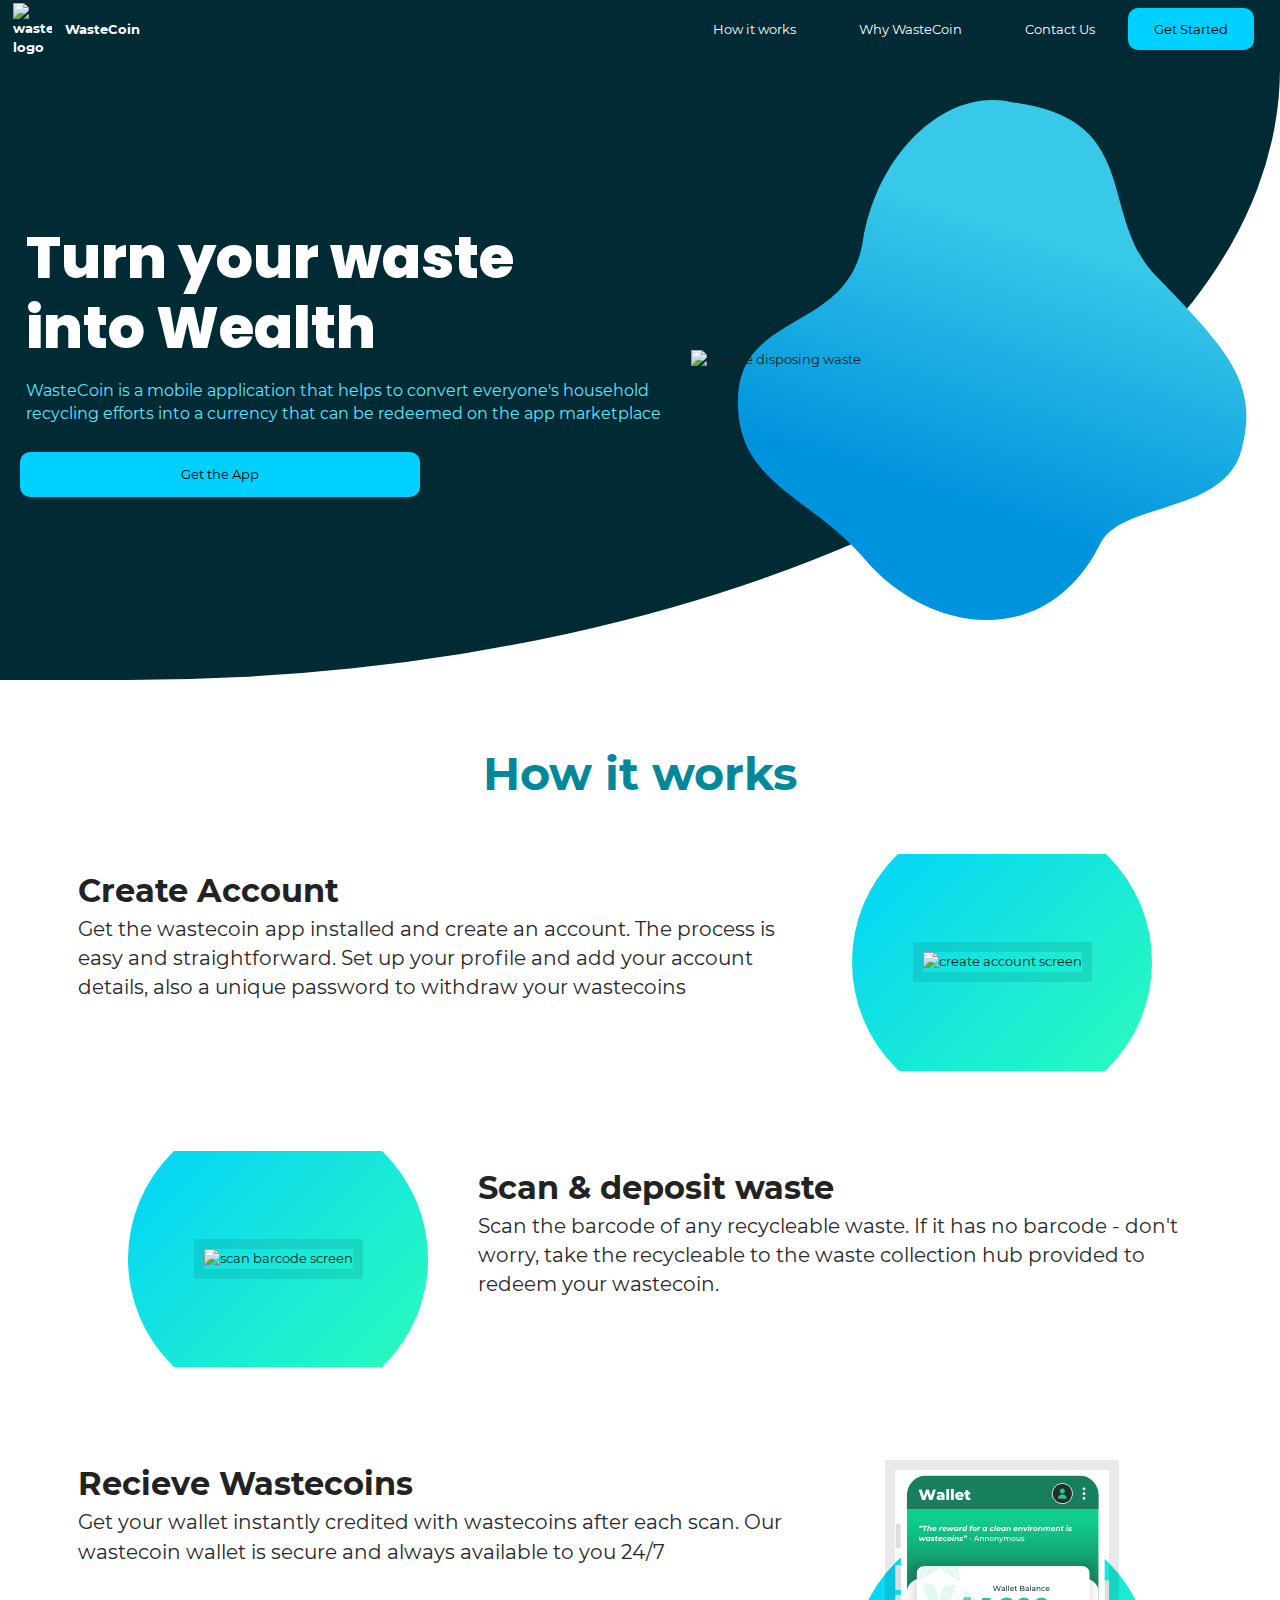
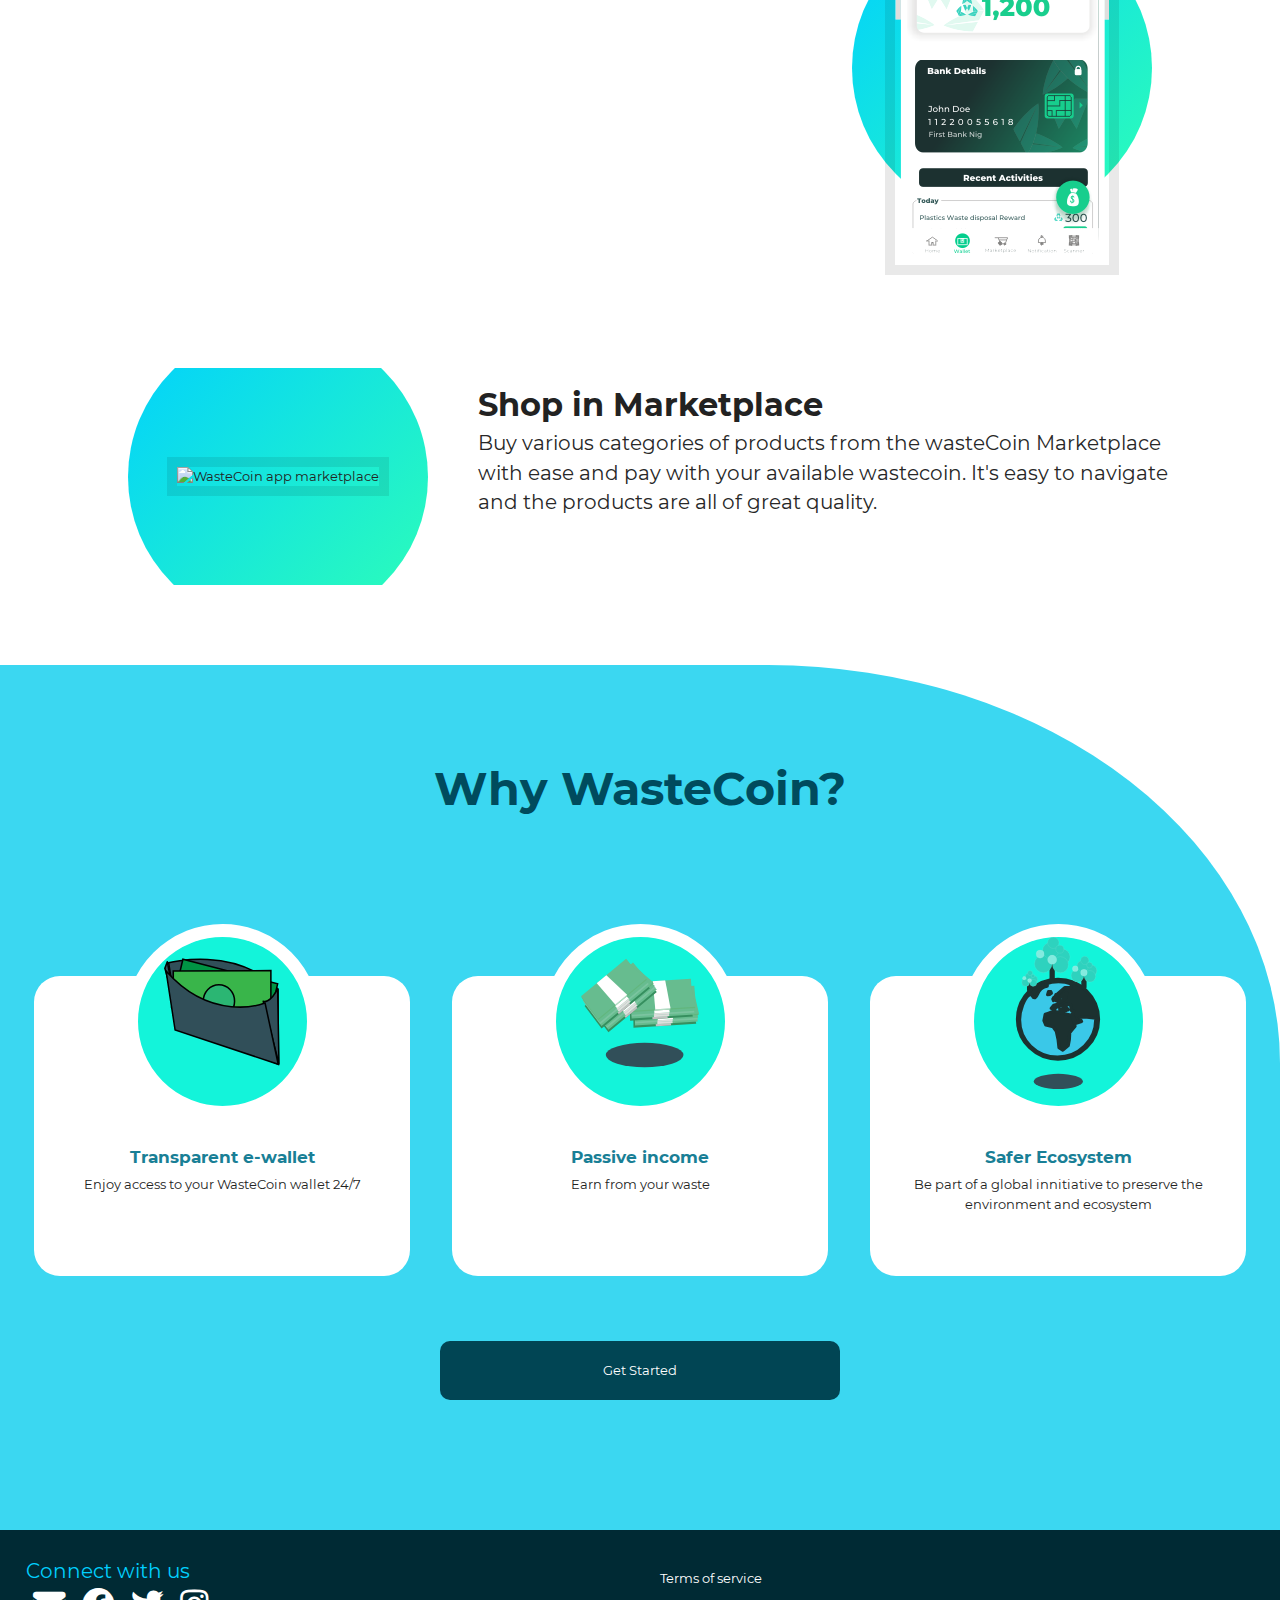
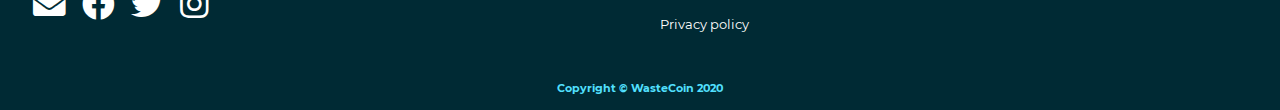
==== public/index.html @ 06b4940d "fix accessibility, assests, fonts" ====
<!DOCTYPE html>
<html lang="en">

<head>
  <meta charset="UTF-8">
  <meta name="viewport" content="width=device-width, initial-scale=1.0">
  <meta name="description"
    content="Waste collection and recovery app where you get rewarded for proper waste disposal developed by WasteCoin Nigeria" />
  <title>WasteCoin</title>
  <meta name="apple-mobile-web-app-capable" content="yes">
  <meta name="apple-mobile-web-app-status-bar-style" content="#000d10">
  <meta name="apple-mobile-web-app-title" content="WasteCoin Nigeria website">
  <meta name="theme-color" content="#000d10" />
  <link rel="apple-touch-icon" sizes="57x57" href="./icons/apple-icon-57x57.png">
  <link rel="apple-touch-icon" sizes="60x60" href="./icons/apple-icon-60x60.png">
  <link rel="apple-touch-icon" sizes="72x72" href="./icons/apple-icon-72x72.png">
  <link rel="apple-touch-icon" sizes="76x76" href="./icons/apple-icon-76x76.png">
  <link rel="apple-touch-icon" sizes="114x114" href="./icons/apple-icon-114x114.png">
  <link rel="apple-touch-icon" sizes="120x120" href="./icons/apple-icon-120x120.png">
  <link rel="apple-touch-icon" sizes="144x144" href="./icons/apple-icon-144x144.png">
  <link rel="apple-touch-icon" sizes="152x152" href="./icons/apple-icon-152x152.png">
  <link rel="apple-touch-icon" sizes="180x180" href="./icons/apple-icon-180x180.png">
  <link rel="icon" type="image/png" sizes="192x192" href="./icons/android-icon-192x192.png">
  <link rel="icon" type="image/png" sizes="32x32" href="./icons/favicon-32x32.png">
  <link rel="icon" type="image/png" sizes="96x96" href="./icons/favicon-96x96.png">
  <link rel="icon" type="image/png" sizes="16x16" href="./icons/favicon-16x16.png">
  <link rel="shortcut icon" href="./favicon.ico" type="image/x-icon">
  <link rel="manifest" href="./manifest.webmanifest">
  <meta name="msapplication-TileColor" content="#000d10">
  <meta name="msapplication-TileImage" content="./icons/ms-icon-144x144.png">
  <link rel="shortcut icon" href="./favicon.ico" type="image/x-icon">
  <link rel="stylesheet" href="css/animate.css">
  <!-- <link rel="preload" href="css/animate.css" as="style"> -->
  <!-- <link
    rel="stylesheet"
    href="https://cdnjs.cloudflare.com/ajax/libs/animate.css/4.0.0/animate.compat.css"
  /> -->
  <link rel="stylesheet" href="./css/style.css">
  <!-- <link rel="preload" href="./css/style.css" as="style"> -->
  <link rel="preload" href="fonts/Poppins-ExtraBold.woff" as="font" type="font/woff2" crossorigin="anonymous">
  <link rel="preload" href="fonts/Montserrat-Regular.woff" as="font" type="font/woff2" crossorigin="anonymous">
  <link rel="preload" href="fonts/Montserrat-Bold.woff" as="font" type="font/woff2" crossorigin="anonymous">
  <link rel="preload" href="fonts/Poppins-ExtraBold.woff2" as="font" type="font/woff2" crossorigin="anonymous">
  <link rel="preload" href="fonts/Montserrat-Regular.woff2" as="font" type="font/woff2" crossorigin="anonymous">
  <link rel="preload" href="fonts/Montserrat-Bold.woff2" as="font" type="font/woff2" crossorigin="anonymous">

  <style>
    /*! GRAB FONT FAST 
 * Font Awesome Free 5.14.0 by @fontawesome - https://fontawesome.com
 * License - https://fontawesome.com/license/free (Icons: CC BY 4.0, Fonts: SIL OFL 1.1, Code: MIT License)
 */
    .fa,
    .fas,
    .far,
    .fal,
    .fad,
    .fab {
      -moz-osx-font-smoothing: grayscale;
      -webkit-font-smoothing: antialiased;
      display: inline-block;
      font-style: normal;
      font-variant: normal;
      text-rendering: auto;
      line-height: 1;
    }

    .fa-instagram:before {
      content: "\f16d";
    }

    .fa-facebook:before {
      content: "\f09a";
    }

    .fa-twitter:before {
      content: "\f099";
    }

    .fa-linkedin:before {
      content: "\f08c";
    }

    .fa-envelope:before {
      content: "\f0e0";
    }

    .fa-bars:before {
      content: "\f0c9";
    }

    .fa-times:before {
      content: "\f00d";
    }

    @font-face {
      font-family: 'Font Awesome 5 Brands';
      font-style: normal;
      font-weight: 400;
      font-display: block;
      src: url("./webfonts/fa-brands-400.eot");
      src: url("./webfonts/fa-brands-400.eot?#iefix") format("embedded-opentype"), url("./webfonts/fa-brands-400.woff2") format("woff2"), url("./webfonts/fa-brands-400.woff") format("woff"), url("./webfonts/fa-brands-400.ttf") format("truetype"), url("./webfonts/fa-brands-400.svg#fontawesome") format("svg");
    }

    .fab {
      font-family: 'Font Awesome 5 Brands';
      font-weight: 400;
    }

    @font-face {
      font-family: 'Font Awesome 5 Free';
      font-style: normal;
      font-weight: 400;
      font-display: block;
      src: url("./webfonts/fa-regular-400.eot");
      src: url("./webfonts/fa-regular-400.eot?#iefix") format("embedded-opentype"), url("./webfonts/fa-regular-400.woff2") format("woff2"), url("./webfonts/fa-regular-400.woff") format("woff"), url("./webfonts/fa-regular-400.ttf") format("truetype"), url("./webfonts/fa-regular-400.svg#fontawesome") format("svg");
    }

    @font-face {
      font-family: 'Font Awesome 5 Free';
      font-style: normal;
      font-weight: 900;
      font-display: block;
      src: url("./webfonts/fa-solid-900.eot");
      src: url("./webfonts/fa-solid-900.eot?#iefix") format("embedded-opentype"), url("./webfonts/fa-solid-900.woff2") format("woff2"), url("./webfonts/fa-solid-900.woff") format("woff"), url("./webfonts/fa-solid-900.ttf") format("truetype"), url("./webfonts/fa-solid-900.svg#fontawesome") format("svg");
    }

    .fa,
    .fas {
      font-family: 'Font Awesome 5 Free';
      font-weight: 900;
    }
  </style>
</head>


<body>
  <nav class="nav nav-style-dark">
    <div class="logo-section">
      <div class="logo bounceInUp">
        <a href="./index.html" tabindex="0" title="WasteCoin Home page"> <img src="./img/logo.svg" alt="wastecoin logo">
          <p>WasteCoin</p>
        </a>
      </div>
      <div class="menu-icon" tabindex="0" title="menu toggle">
        <span id="icon" class="fa fa-bars"></span>
      </div>
    </div>
    <div class="menu-items-section">
      <a href="#how-it-works" title="How it works">How it works</a>
      <a href="#why-wasteCoin" title="Why wastecoin">Why WasteCoin</a>
      <a href="#contact" title="contact us">Contact Us</a>
      <a href="./get-app.html" class="get-app-btn" title="get the app">Get Started</a>
    </div>
  </nav>

  <main class="main">
    <div id="home"></div>
    <section class="section" id="banner">
      <div class="banner-text-img-section">
        <div class="banner-text" id="what-is-wasteCoin">
          <h1>Turn your waste <br> into Wealth</h1>
          <p>WasteCoin is a mobile application that helps to convert everyone's household recycling efforts into a
            currency that can be redeemed on the app marketplace</p>
          <a href="./get-app.html" title="get the app">Get the App</a>
        </div>
        <div class="banner-bg">
          <svg xmlns="http://www.w3.org/2000/svg" xml:space="preserve" width="9.8558in" height="10.0793in"
            style="shape-rendering:geometricPrecision; text-rendering:geometricPrecision; image-rendering:optimizeQuality; fill-rule:evenodd; clip-rule:evenodd"
            viewBox="0 0 0.435319 0.445189" xmlns:xlink="http://www.w3.org/1999/xlink">
            <defs>
              <style>
                .fila {
                  fill: url(#id0)
                }
              </style>
              <linearGradient id="id0" gradientUnits="userSpaceOnUse" x1="0.185421" y1="0.344052" x2="0.257787"
                y2="0.116775">
                <stop offset="0" style="stop-color:#0093DD" />
                <stop offset="1" style="stop-color:#38C8E8" />
              </linearGradient>
            </defs>
            <g id="Layer_x0020_1">
              <metadata id="CorelCorpID_0Corel-Layer" />
              <path class="fila"
                d="M0.234429 0.00188622c-0.0553065,-0.0129373 -0.115004,0.0420127 -0.127522,0.119298 -0.0125173,0.0772855 -0.104028,0.0595724 -0.106838,0.133441 -0.00281063,0.0738689 0.0616602,0.0834145 0.108537,0.138513 0.0548191,0.0644334 0.155524,0.0787391 0.201453,-0.0131197 0.018333,-0.0366664 0.106031,-0.0249528 0.120961,-0.0801852 0.0149294,-0.0552324 -0.00892349,-0.0833342 -0.0728427,-0.14885 -0.0508491,-0.0521189 -0.0105779,-0.135255 -0.123748,-0.149098z" />
            </g>
          </svg>
          <img src="./img/bg-illustration.webp" alt="people disposing waste"></div>
      </div>
      <style>
       
      </style>
    </section>
    <!-- HOW IT WORKS SECTION STARTS -->
    <div id="how-it-works"></div>
    <h2 class="heading wow fadeInUp">How it works</h2>
    <section class="section" id="how-it-works-section">
      <div class="steps-section wow fadeInLeft">
        <div class="step-wrapper step1">
          <h3>Create Account</h3>
          <p class="step-desc">Get the wastecoin app installed and create an account. The process is easy and straightforward. Set up your profile and add your account details, also a unique password to withdraw your wastecoins</p>
        </div>
      </div>
      <div class="device-section wow fadeInLeft">
        <img src="./img/photo5.png" alt="create account screen">
        <div class="device-bg"></div>
      </div>
    </section>

    <section class="section" id="how-it-works-section2">
      <div class="device-section wow fadeInRight">
        <img src="./img/photo3.png" alt="scan barcode screen">
        <div class="device-bg"></div>
      </div>
      <div class="steps-section wow fadeInRight">
        <div class="step-wrapper step1">
          <h3>Scan & deposit waste</h3>
          <p class="step-desc">Scan the barcode of any recycleable waste. If it has no barcode - don't worry, take the recycleable to the waste collection hub provided to redeem your wastecoin.</p>
        </div>
      </div>
    </section>
    
    <section class="section" id="how-it-works-section3">
      <div class="steps-section wow fadeInLeft">
        <div class="step-wrapper step1">
          <h3>Recieve Wastecoins</h3>
          <p class="step-desc">Get your wallet instantly credited with wastecoins after each scan. Our wastecoin wallet is secure and always available to you 24/7</p>
        </div>
      </div>
      <div class="device-section wow fadeInLeft">
        <img src="./img/photo1.png" alt="Credited wastecoin wallet">
        <div class="device-bg"></div>
      </div>
    </section>

    <section class="section" id="how-it-works-section4">
      <div class="device-section wow fadeInRight">
        <img src="./img/photo2.png" alt="WasteCoin app marketplace">
        <div class="device-bg"></div>
      </div>
      <div class="steps-section wow fadeInRight">
        <div class="step-wrapper step1">
          <h3>Shop in Marketplace</h3>
          <p class="step-desc">Buy various categories of products from the wasteCoin Marketplace with ease and pay with your available wastecoin. It's easy to navigate and the products are all of great quality.</p>
        </div>
      </div>
    </section>

    <!-- HOW IT WORKS SECTION ENDS -->
    <!-- WHY WASTECOIN SECTION STARTS -->
    <div id="why-wasteCoin"></div>
    <section class="section" id="why-wastecoin-section">
      <div class="section-content why-wastecoin">
        <h2 class="heading  wow fadeInUp">Why WasteCoin?</h2>
        <div class="content-wrapper">
          <div class="content wow fadeInUp">
            <div class="icon-wrapper"><img src="./img/wallet.svg" alt=""></div>
            <h3 class="step-title">Transparent e-wallet</h3>
            <p>Enjoy access to your WasteCoin wallet 24/7</p>
          </div>
          <div class="content  wow fadeInUp" data-wow-delay = "0.3s">
            <div class="icon-wrapper"><img src="./img/money.SVG" alt=""></div>
            <h3 class="step-title">Passive income</h3>
            <p>Earn from your waste</p>
          </div>
          <div class="content  wow fadeInUp"  data-wow-delay = "0.6s">
            <div class="icon-wrapper"><img src="./img/world.SVG" alt=""></div>
            <h3 class="step-title">Safer Ecosystem</h3>
            <p>Be part of a global innitiative to preserve the environment and ecosystem</p>
          </div>
        </div>
        <a href="./get-app.html" class="wow fadeInUp get-app-btn" data-wow-delay = "0.5s" title="get started">Get Started</a>
      </div>

    </section>
    <!-- WHY WASTECOIN SECTION ENDS -->
  </main>
  <footer class="footer">
    <div class="footer-content-wrapper" id="contact">
      <div class="footer-content">
        <div class="contact">
          <header class="footer-header">Connect with us</header>
          <p class="social-media">
            <a href="mailto:info@wastecoin.co" rel="noreferrer" target="_blank" title="send us an email"
              class="email"><span class="fas fa-envelope"></span></a>
            <a href="https://www.facebook.com/wastecoins" target="_blank" rel="noreferrer"
              title="contact us on facebook"><span class="fab fa-facebook facebook"></span></a>
            <a href="https://www.twitter.com/wastecoins" target="_blank" rel="noreferrer"
              title="contact us on twitter"><span class="fab fa-twitter twitter"></span></a>
            <a href="https://www.instagram.com/wastecoins" target="_blank" rel="noreferrer"
              title="contact us on instagram"><span class="fab fa-instagram"></span></a>
          </p>
        </div>
        <div class="others">
          <a href="terms-of-service.html" title="Terms of service">Terms of service</a>
          <a href="privacy-policy.html" title="Privacy policy">Privacy policy</a>
        </div>
      </div>
      <small class="copyright"> Copyright &copy; WasteCoin 2020</small>
    </div>
  </footer>
  <script src="./js/wow.min.js"></script>
  <script>
    new WOW().init();
    window.addEventListener('load', () => {
      //register service worker
      if ("serviceWorker" in navigator) {
        navigator.serviceWorker.register('./sw.js')
          .then((reg) => {
            console.log('Service worker registered.', reg, reg.scope);
          });
      }
    })
  </script>
  <script src="./js/main.js" defer></script>


</body>

</html>
---- public/css/style.css ----
@font-face {
  font-family: "Montserrat";
  src: url("./../fonts/Montserrat-Bold.eot"); 
  src: url("./../fonts/Montserrat-Bold.eot?#iefix") format("embedded-opentype"), 
    url("./../fonts/Montserrat-Bold.woff") format("woff"), 
    url("./../fonts/Montserrat-Bold.woff2") format("woff2");
  font-weight: 700;
  font-style: normal;
  font-display: swap;
}

@font-face {
  font-family: "Montserrat";
  src: url("./../fonts/Montserrat-Regular.eot"); /* IE9 Compat Modes */
  src: url("./../fonts/Montserrat-Regular.eot?#iefix") format("embedded-opentype"), /* IE6-IE8 */
    url("./../fonts/Montserrat-Regular.woff") format("woff"), /* Modern Browsers */
    url("./../fonts/Montserrat-Regular.woff2") format("woff2"); /* Modern Browsers */
  font-weight: 400;
  font-style: normal;
  font-display: swap;
}

font-face {
  font-family: "Poppins";
  src: url("./../fonts/Poppins-Regular.eot"); /* IE9 Compat Modes */
  src: url("./../fonts/Poppins-Regular.eot?#iefix") format("embedded-opentype"), /* IE6-IE8 */
    url("./../fonts/Poppins-Regular.woff") format("woff"), /* Modern Browsers */
    url("./../fonts/Poppins-Regular.woff2") format("woff2"); /* Modern Browsers */
  font-weight: 400;
  font-style: normal;
  font-display: swap;
}

@font-face {
  font-family: "Poppins-bold";
  src: url("./../fonts/Poppins-ExtraBold.eot"); 
  src: url("./../fonts/Poppins-ExtraBold.eot?#iefix") format("embedded-opentype"), 
    url("./../fonts/Poppins-ExtraBold.woff") format("woff"),
    url("./../fonts/Poppins-ExtraBold.woff2") format("woff2");
  font-weight: 800;
  font-style: normal;
  font-display: swap;
}

/* RESET  */
*,
html,
body,
::after,
::before {
  padding: 0;
  margin: 0;
  box-sizing: border-box;
}

html {
  font-size: 13px;
  font-family: 'Montserrat', sans-serif;
  font-weight: 500;
  color: #222;
  line-height: 1.5;
  /* width: 100vw; */
  overflow-x: hidden;
  scroll-behavior: smooth;
}

body {
  /* width: 100vw; */
  overflow: hidden;
  position: relative;
}

.main {
  width: 100%;
  overflow: hidden;
}

#how-it-works {
  margin-bottom: 60px;
  margin-top: -12em;
}

.nav {
  width: 100%;
  height: 60px;
  position: fixed;
  top: 0;
  left: 0;
  padding: 1em 2em 1em 1em;
  display: flex;
  justify-content: space-between;
  align-items: center;
  overflow: hidden;
  transition: all 0.3s linear;
  z-index: 1000;
}

.nav-style-light {
  background-color: #fff;
  box-shadow: 10px 0 20px #59595964;
}

.nav-style-light a {
  color: #222 !important;
}

.nav-style-light .logo-section {
  color: #01586c;
}

.nav-style-dark {
  background-color: #002a34;
  color: #fff;
}

.nav-style-dark a {
  color: #fff !important;
}

.logo-section {
  display: flex;
  justify-content: space-between;
  color: #13f4da;
  font-weight: bold;
  align-items: center;
}

.logo {
  display: flex;
  align-items: center;
}

.logo img {
  margin-right: 1em;
  width: 3em;
}

.logo a{
  display: flex;
  justify-content: center;
  align-items: center;
  text-decoration: none;
}

.menu-icon {
  display: none;
  cursor: pointer;
  font-size: 1.5em;
}

.menu-items-section a {
  text-decoration: none;
  color: #fff;
  margin: 0 30px;
  position: relative;
  cursor: pointer;
}

.menu-items-section a:hover {
  color: #00abd2 !important;
}

.menu-items-section .get-app-btn,
#why-wastecoin-section a,
.banner-text a {
  padding: 1em 2em;
  border-radius: 10px;
  border: none;
  color: #000 !important;
  margin: 0 0 0 2em;
  background-color: #00d0ff;
  cursor: pointer;
  transition: all 0.3s ease;
  text-decoration: none;
  text-align: center;
  /* font-weight: 600; */
}

.menu-items-section .get-app-btn{
  margin-left: 0;
}


#why-wastecoin-section a {
  background-color: #014554;
  color: #fff !important;
  margin: 5em auto;
  display: block;
  width: 30%;
  padding: 1.5em;
}

.logo a:focus,.menu-icon:focus,.menu-items-section a:focus,.banner-text a:focus,
#why-wastecoin-section a:focus,#why-wastecoin-section a:focus,.footer-content>div a:focus {
  outline: 2px dashed #2effb6;
  outline-offset: 5px;
}

.menu-items-section .get-app-btn:hover,
.banner-text a:hover,#why-wastecoin-section a:hover {
  background-color: #2effb6;
  color: #000 !important;

}

#why-wastecoin-section a:hover {
  background-color: #001e24;
  color: #fff !important;
}
#why-wastecoin-section a:focus{
  outline: 2px dashed #fff;
}

.section {
  width: 100%;
}

.banner-text-img-section {
  padding: 100px 1em;
  display: flex;
  align-items: center;
  justify-content: space-between;
  background-color: #01586c;
  background-color: #002a34;
  margin-bottom: 0em;
}

.banner-bg {
  position: relative;
  display: flex;
  align-items: center;
  justify-content: flex-end;
  flex: auto;
  width: 60%;
  height: 30em;
}

.banner-text {
  padding: 0 1em;
  z-index: 2;
}

.banner-text a {
  display: block;
  margin: 2em 0 0 -0.5em;
  background-color: #00d0ff;
  border-radius: 10px;
  padding: 1em;
  text-decoration: none;
  color: #000;
  width: 400px;
  text-align: center;
  cursor: pointer;
}
#why-wastecoin-section a{
  width: 400px;
}

.banner-text h1 {
  font-family: 'Poppins-bold', sans-serif;
  font-weight: 700;
  font-size: 4.5em;
  color: #00d0ff;
  color: #fff;
  line-height: 1.2;
}

.banner-text p {
  color: #62e2ff;
  font-size: 1.2em;
  margin-top: 1em;
}

.banner-bg img:nth-of-type(1) {
  width: 45vw;
  z-index: 2;
}

.banner-bg svg {
  width: 43vw;
  height: 100%;
  position: absolute;
  z-index: 1;
}

/* how it workss */


#how-it-works-section {
  padding: 0 1em 1em 1em;
  position: relative;
  z-index: 2;
}

.heading {
  text-align: center;
  color: #008798;
  margin-bottom: 1em;
  font-size: 2em;
}


.banner-text-img-section {
  border-radius: 0 0 90% 0;
  padding-bottom: 60px;
  margin-bottom: 0;
}

#how-it-works {
  margin-bottom: 60px;
  margin-top: 0;
}

.step-title {
  font-size: 1.3em;
  color: #222;
  font-weight: 700;
  margin: 0.3em 0;
  font-family: 'Montserrat', sans-serif;
  font-weight:700;
}

.heading {
  font-size: 3.5em;
}

.step-desc {
  font-size: 1.5em;
}

#how-it-works-section,
#how-it-works-section2,
#how-it-works-section3,
#how-it-works-section4 {
  display: grid;
  grid-template-columns: 1fr 400px;
  margin-bottom: 80px;
  padding: 20px;
  overflow: hidden;
  color: #222;
}
#how-it-works-section p,
#how-it-works-section2 p,
#how-it-works-section3 p,
#how-it-works-section4 p{
  color: #272727;
}
#how-it-works-section2,
#how-it-works-section4 {
  display: grid;
  grid-template-columns: 400px 1fr;
}

#how-it-works-section .heading {
  margin-bottom: 0.2em;
  text-align: start;
}

#how-it-works-section h3,
#how-it-works-section2 h3,
#how-it-works-section3 h3,
#how-it-works-section4 h3 {
  font-size: 32px;
}

#how-it-works-section2 .steps-section,
#how-it-works-section4 .steps-section {
  grid-column: 2 / span 1;
}

.steps-section {
  grid-column: 1 / span 1;
  position: relative;
  padding-bottom: 55px;
}


.device-section {
  display: flex;
  justify-content: center;
  align-items: center;
  position: relative;
}

.device-section img {
  border: 10px solid rgba(0, 0, 0, 0.085);
}

.device-bg {
  height: 300px;
  width: 300px;
  background: linear-gradient(-45deg, #2effb6, #00d0ff);
  border-radius: 50%;
  position: absolute;
  z-index: -1;
}

@media all and (min-width: 1024px) {

  #how-it-works-section,
  #how-it-works-section2,
  #how-it-works-section3,
  #how-it-works-section4 {
    padding: 1em 6em 1em 6em;
  }

}

@media all and (max-width: 730px) {
  .heading {
    font-size: 2.2rem;
  }

  #how-it-works-section h3,
  #how-it-works-section2 h3,
  #how-it-works-section3 h3,
  #how-it-works-section4 h3 {
    font-size: 1.5rem;
    margin-bottom: 10px;
  }

  p {
    font-size: 1.2rem !important;
  }

  #how-it-works-section,
  #how-it-works-section3 {
    grid-template-columns: 1fr 150px;
    position: relative;
  }

  #how-it-works-section2,
  #how-it-works-section4 {
    grid-template-columns: 150px 1fr;
    position: relative;
  }

  .steps-section {
    grid-column: 1 / span 1;
    position: relative;
  }

  .device-section {
    position: absolute;
    right: -100px;
    top: 0;
  }

  #how-it-works-section2 .device-section,
  #how-it-works-section4 .device-section {
    position: absolute;
    left: -105%;
    top: 0;
  }

}

@media all and (max-width: 425px) {

  #how-it-works-section2,
  #how-it-works-section4,
  #how-it-works-section,
  #how-it-works-section3 {
    position: relative;
    display: flex;
    flex-direction: column;
    margin-bottom: 20px;
  }

  #how-it-works-section,
  #how-it-works-section3 {
    flex-direction: column-reverse;
  }

  #how-it-works-section2 .device-section,
  #how-it-works-section4 .device-section {
    position: block;
    top: 0;
  }

  .device-section {
    display: flex !important;
    justify-content: center;
    align-items: center;
    position: relative !important;
    left: 0 !important;
    margin-bottom: 20px;
  }

  .device-section img {
    width: 50%;
    border: none;
  }

  .device-bg {
    width: 250px;
    height: 250px;
    border-radius: 50%;
  }
}

.why-wastecoin {
  border-radius: 0 40% 0 0;
  padding-top: 90px !important;
}

@media all and (max-width: 767px) {
  .why-wastecoin {
    border-radius: 0 30% 0 0;
    padding-top: 0px !important;
  }

  .banner-text-img-section {
    border-radius: 0 0 50% 0;
  }
}

@media all and (max-width: 700px) {
  .why-wastecoin {
    border-radius: 0 100px 0 0;
    padding-top: 30px !important;
  }

  .banner-text-img-section {
    border-radius: 0 0 100px 0;
  }
}

/* WHY WASTECOIN STYLING */

#why-wastecoin-section .section-content {
  background-color: #3bd7f1;
  width: 100%;
  padding: 2em 1em;
  z-index: 2;
  overflow-x: hidden;
  padding-bottom: 15em;
}

#why-wastecoin-section .heading {
  color: #004b5d;
  margin-bottom: 2.5em;
}

.section-content .content-wrapper {
  display: flex;
  justify-content: space-around;
  align-items: center;
  width: 100%;
}

.content-wrapper .content {
  text-align: center;
  width: 30%;
  height: 300px;
  background-color: #fff;
  border-radius: 2em;
  margin-top: 3em;
}

.icon-wrapper {
  overflow: hidden;
}

.icon-wrapper img {
  width: 70%;
  height: 90%;
}

.content-wrapper .content>div {
  width: 15em;
  height: 15em;
  background-color: #13f4da;
  border: 1em solid #fff;
  border-radius: 50%;
  margin: -4em auto 2em auto;
}

.content h3 {
  color: #197f96;
  padding: 0 1em;
}

.content p {
  padding: 0 1em;
}

/* FOOTER SECTION STYLING */
.footer {
  width: 100%;
}

.footer-content-wrapper {
  background-color: #002a34;
  padding: 1em;
  margin-top: -10em;
  color: #fff;
  width: 100%;
  flex-direction: column;
  align-items: flex-start;
  justify-content: center;
}

.footer-content {
  display: flex;
  justify-content: flex-start;
  line-height: 2.5;
  width: 100%;
}

.footer-header {
  font-size: 1.5em;
  color: #00d0ff;
  line-height: 1.6;
}

.footer-content>div {
  flex: 1;
  width: 32%;
  margin: 1em;
  display: flex;
  align-items: flex-start;
  flex-direction: column;
  justify-content: flex-start;
}

.footer-content>div a {
  color: #fff;
  text-decoration: none;
  display: block;
  width: fit-content;
  margin: 0.5em;
}

.footer-content>div a:hover {
  color: #00d0ff;
}

.footer-content .social-media a {
  display: inline;
}

.footer-content a > span {
  display: inline-block;
  vertical-align: middle;
  font-size: 2.5em;
}

.copyright {
  text-align: center;
  display: block;
  margin-top: 2em;
  color: #52e0ff;
  font-weight: bold;
}

@media all and (max-width:1200px) {
  .banner-text h1 {
    font-size: 4em;
  }
}

@media all and (max-width:990px) {
 
  .banner-text a,#why-wastecoin-section a{
    width: 40vw;
  }
}

@media all and (max-width:820px) {
  .banner-text h1 {
    font-size: 3em;
  }
}

@media all and (max-width:960px) {
  .nav {
    flex-direction: column;
    padding: 0.6em 1em;
  }

  .logo-section {
    width: 100%;
    margin: 0.5em auto;
    padding: auto 1em;
  }

  .menu-icon {
    display: block;
  }

  .menu-items-section {
    display: flex;
    flex-direction: column;
    justify-content: space-evenly;
    align-items: center;
    flex: 1;
  }

  .menu-items-section a {
    margin: 1em;
  }
}

@media all and (max-width:760px) {
  .banner-text-img-section {
    padding: 80px 1em 2em 1em;
    align-items: center;
    justify-content: center;
    flex-direction: column-reverse;
    border-radius: 0;
  }

  .banner-bg {
    position: relative;
    align-items: center;
    justify-content: flex-end;
    width: 100%;
  }

  .banner-text {
    padding: 1em;
    text-align: start;
    width: 100%;
  }

  .banner-text h1 {
    font-size: 3em;
    line-height: 1.3;
  }


  .heading {
    font-size: 2em;
  }

  .banner-text p {
    color: #62e2ff;
    font-size: 1.4em;
    margin-top: 1em;
  }

  .banner-bg img:nth-of-type(1) {
    width: 70%;
  }

  .banner-bg svg {
    width: 65%;
  }
  
  #why-wastecoin-section .heading{
    margin-top: 3em;
  }

  #how-it-works {
    margin-top: 0;
  }

  .content-wrapper .content>div {
    width: 12em;
    height: 12em;
  }

}

@media all and (max-width:680px) {
  #how-it-works-section .heading {
    margin-bottom: 0;
  }

  .content-wrapper {
    flex-wrap: wrap;
  }

  .content-wrapper .content {
    text-align: center;
    width: 60%;
    height: 300px;
    background-color: #fff;
    border-radius: 2em;
    margin: 3em;
    padding: 0 1em 3em 1em;
  }
}
@media all and (max-width:680px) {  
  #how-it-works .heading{
    margin-bottom: 0;
  }
}
@media all and (max-width:560px) {
  .banner-text-img-section {
    padding: 80px 1em 2em 1em;
  }

  .banner-bg {
    justify-content: center;
    width: 100%;
  }

  .banner-text {
    text-align: center;
  }

  .banner-text h1 {
    font-size: 2.6em;
  }

  .banner-text a,#why-wastecoin-section a {
    width: 100%;
  }

  .banner-text p {
    font-size: 1.2em;
  }

  .banner-bg img:nth-of-type(1) {
    width: 70%;
  }

  .banner-bg img:nth-of-type(2) {
    width: 80%;
  }

  .content-wrapper .content {
    width: 94%;
    height: fit-content;
    padding: 0 1em 3em 1em;
    margin: 3em 1em;
  }

  .footer-content-wrapper {
    display: flex;
    flex-direction: column;
    align-items: center;
    justify-content: center;
  }

  .footer-content {
    display: flex;
    flex-direction: column;
    justify-content: center;
    line-height: 2.5;
    width: 100%;
    text-align: center;
    align-items: center;
  }

  .footer-content>div {
    width: 100%;
    margin: 1em;
    align-items: center;
  }
}

@media all and (min-width:1440px) {
  body {
    width: 1440px;
    margin: 0 auto;
  }

  .nav {
    width: 1440px;
    left: initial;
    padding: 1em 4em;
  }
  .banner-text-img-section{
    padding:4em;
  }
  #how-it-works-section, .section-content .content-wrapper{
    padding: 1em 4em;
  }


  .banner-bg img:nth-of-type(1) {
    width: calc(45/100 * 1440px);
  }

  .banner-bg img:nth-of-type(2) {
    width: calc(40/100 * 1440px);
    position: absolute;
  }

  .banner-text a {
    width: 400px;
  }
}


@media all and (max-width:1024px){
  .banner-bg{
    height: 35em;
  }
}
@media all and (max-width:560px){
  .banner-bg{
    height: 28em;
  }
}
@media all and (max-width:420px){
  .banner-bg{
    height: 20em;
  }
}
@media all and (max-width:320px){
  .banner-bg{
    height: 17em;
  }
}

@media all and (min-width:1024px){
  .banner-bg{
    height: 35em;
  }
}

@media all and (min-width:1200px){
  .banner-bg{
    height: 40em;
  }
}
---- public/css/style.css ----
@font-face {
  font-family: "Montserrat";
  src: url("./../fonts/Montserrat-Bold.eot"); 
  src: url("./../fonts/Montserrat-Bold.eot?#iefix") format("embedded-opentype"), 
    url("./../fonts/Montserrat-Bold.woff") format("woff"), 
    url("./../fonts/Montserrat-Bold.woff2") format("woff2");
  font-weight: 700;
  font-style: normal;
  font-display: swap;
}

@font-face {
  font-family: "Montserrat";
  src: url("./../fonts/Montserrat-Regular.eot"); /* IE9 Compat Modes */
  src: url("./../fonts/Montserrat-Regular.eot?#iefix") format("embedded-opentype"), /* IE6-IE8 */
    url("./../fonts/Montserrat-Regular.woff") format("woff"), /* Modern Browsers */
    url("./../fonts/Montserrat-Regular.woff2") format("woff2"); /* Modern Browsers */
  font-weight: 400;
  font-style: normal;
  font-display: swap;
}

font-face {
  font-family: "Poppins";
  src: url("./../fonts/Poppins-Regular.eot"); /* IE9 Compat Modes */
  src: url("./../fonts/Poppins-Regular.eot?#iefix") format("embedded-opentype"), /* IE6-IE8 */
    url("./../fonts/Poppins-Regular.woff") format("woff"), /* Modern Browsers */
    url("./../fonts/Poppins-Regular.woff2") format("woff2"); /* Modern Browsers */
  font-weight: 400;
  font-style: normal;
  font-display: swap;
}

@font-face {
  font-family: "Poppins-bold";
  src: url("./../fonts/Poppins-ExtraBold.eot"); 
  src: url("./../fonts/Poppins-ExtraBold.eot?#iefix") format("embedded-opentype"), 
    url("./../fonts/Poppins-ExtraBold.woff") format("woff"),
    url("./../fonts/Poppins-ExtraBold.woff2") format("woff2");
  font-weight: 800;
  font-style: normal;
  font-display: swap;
}

/* RESET  */
*,
html,
body,
::after,
::before {
  padding: 0;
  margin: 0;
  box-sizing: border-box;
}

html {
  font-size: 13px;
  font-family: 'Montserrat', sans-serif;
  font-weight: 500;
  color: #222;
  line-height: 1.5;
  /* width: 100vw; */
  overflow-x: hidden;
  scroll-behavior: smooth;
}

body {
  /* width: 100vw; */
  overflow: hidden;
  position: relative;
}

.main {
  width: 100%;
  overflow: hidden;
}

#how-it-works {
  margin-bottom: 60px;
  margin-top: -12em;
}

.nav {
  width: 100%;
  height: 60px;
  position: fixed;
  top: 0;
  left: 0;
  padding: 1em 2em 1em 1em;
  display: flex;
  justify-content: space-between;
  align-items: center;
  overflow: hidden;
  transition: all 0.3s linear;
  z-index: 1000;
}

.nav-style-light {
  background-color: #fff;
  box-shadow: 10px 0 20px #59595964;
}

.nav-style-light a {
  color: #222 !important;
}

.nav-style-light .logo-section {
  color: #01586c;
}

.nav-style-dark {
  background-color: #002a34;
  color: #fff;
}

.nav-style-dark a {
  color: #fff !important;
}

.logo-section {
  display: flex;
  justify-content: space-between;
  color: #13f4da;
  font-weight: bold;
  align-items: center;
}

.logo {
  display: flex;
  align-items: center;
}

.logo img {
  margin-right: 1em;
  width: 3em;
}

.logo a{
  display: flex;
  justify-content: center;
  align-items: center;
  text-decoration: none;
}

.menu-icon {
  display: none;
  cursor: pointer;
  font-size: 1.5em;
}

.menu-items-section a {
  text-decoration: none;
  color: #fff;
  margin: 0 30px;
  position: relative;
  cursor: pointer;
}

.menu-items-section a:hover {
  color: #00abd2 !important;
}

.menu-items-section .get-app-btn,
#why-wastecoin-section a,
.banner-text a {
  padding: 1em 2em;
  border-radius: 10px;
  border: none;
  color: #000 !important;
  margin: 0 0 0 2em;
  background-color: #00d0ff;
  cursor: pointer;
  transition: all 0.3s ease;
  text-decoration: none;
  text-align: center;
  /* font-weight: 600; */
}

.menu-items-section .get-app-btn{
  margin-left: 0;
}


#why-wastecoin-section a {
  background-color: #014554;
  color: #fff !important;
  margin: 5em auto;
  display: block;
  width: 30%;
  padding: 1.5em;
}

.logo a:focus,.menu-icon:focus,.menu-items-section a:focus,.banner-text a:focus,
#why-wastecoin-section a:focus,#why-wastecoin-section a:focus,.footer-content>div a:focus {
  outline: 2px dashed #2effb6;
  outline-offset: 5px;
}

.menu-items-section .get-app-btn:hover,
.banner-text a:hover,#why-wastecoin-section a:hover {
  background-color: #2effb6;
  color: #000 !important;

}

#why-wastecoin-section a:hover {
  background-color: #001e24;
  color: #fff !important;
}
#why-wastecoin-section a:focus{
  outline: 2px dashed #fff;
}

.section {
  width: 100%;
}

.banner-text-img-section {
  padding: 100px 1em;
  display: flex;
  align-items: center;
  justify-content: space-between;
  background-color: #01586c;
  background-color: #002a34;
  margin-bottom: 0em;
}

.banner-bg {
  position: relative;
  display: flex;
  align-items: center;
  justify-content: flex-end;
  flex: auto;
  width: 60%;
  height: 30em;
}

.banner-text {
  padding: 0 1em;
  z-index: 2;
}

.banner-text a {
  display: block;
  margin: 2em 0 0 -0.5em;
  background-color: #00d0ff;
  border-radius: 10px;
  padding: 1em;
  text-decoration: none;
  color: #000;
  width: 400px;
  text-align: center;
  cursor: pointer;
}
#why-wastecoin-section a{
  width: 400px;
}

.banner-text h1 {
  font-family: 'Poppins-bold', sans-serif;
  font-weight: 700;
  font-size: 4.5em;
  color: #00d0ff;
  color: #fff;
  line-height: 1.2;
}

.banner-text p {
  color: #62e2ff;
  font-size: 1.2em;
  margin-top: 1em;
}

.banner-bg img:nth-of-type(1) {
  width: 45vw;
  z-index: 2;
}

.banner-bg svg {
  width: 43vw;
  height: 100%;
  position: absolute;
  z-index: 1;
}

/* how it workss */


#how-it-works-section {
  padding: 0 1em 1em 1em;
  position: relative;
  z-index: 2;
}

.heading {
  text-align: center;
  color: #008798;
  margin-bottom: 1em;
  font-size: 2em;
}


.banner-text-img-section {
  border-radius: 0 0 90% 0;
  padding-bottom: 60px;
  margin-bottom: 0;
}

#how-it-works {
  margin-bottom: 60px;
  margin-top: 0;
}

.step-title {
  font-size: 1.3em;
  color: #222;
  font-weight: 700;
  margin: 0.3em 0;
  font-family: 'Montserrat', sans-serif;
  font-weight:700;
}

.heading {
  font-size: 3.5em;
}

.step-desc {
  font-size: 1.5em;
}

#how-it-works-section,
#how-it-works-section2,
#how-it-works-section3,
#how-it-works-section4 {
  display: grid;
  grid-template-columns: 1fr 400px;
  margin-bottom: 80px;
  padding: 20px;
  overflow: hidden;
  color: #222;
}
#how-it-works-section p,
#how-it-works-section2 p,
#how-it-works-section3 p,
#how-it-works-section4 p{
  color: #272727;
}
#how-it-works-section2,
#how-it-works-section4 {
  display: grid;
  grid-template-columns: 400px 1fr;
}

#how-it-works-section .heading {
  margin-bottom: 0.2em;
  text-align: start;
}

#how-it-works-section h3,
#how-it-works-section2 h3,
#how-it-works-section3 h3,
#how-it-works-section4 h3 {
  font-size: 32px;
}

#how-it-works-section2 .steps-section,
#how-it-works-section4 .steps-section {
  grid-column: 2 / span 1;
}

.steps-section {
  grid-column: 1 / span 1;
  position: relative;
  padding-bottom: 55px;
}


.device-section {
  display: flex;
  justify-content: center;
  align-items: center;
  position: relative;
}

.device-section img {
  border: 10px solid rgba(0, 0, 0, 0.085);
}

.device-bg {
  height: 300px;
  width: 300px;
  background: linear-gradient(-45deg, #2effb6, #00d0ff);
  border-radius: 50%;
  position: absolute;
  z-index: -1;
}

@media all and (min-width: 1024px) {

  #how-it-works-section,
  #how-it-works-section2,
  #how-it-works-section3,
  #how-it-works-section4 {
    padding: 1em 6em 1em 6em;
  }

}

@media all and (max-width: 730px) {
  .heading {
    font-size: 2.2rem;
  }

  #how-it-works-section h3,
  #how-it-works-section2 h3,
  #how-it-works-section3 h3,
  #how-it-works-section4 h3 {
    font-size: 1.5rem;
    margin-bottom: 10px;
  }

  p {
    font-size: 1.2rem !important;
  }

  #how-it-works-section,
  #how-it-works-section3 {
    grid-template-columns: 1fr 150px;
    position: relative;
  }

  #how-it-works-section2,
  #how-it-works-section4 {
    grid-template-columns: 150px 1fr;
    position: relative;
  }

  .steps-section {
    grid-column: 1 / span 1;
    position: relative;
  }

  .device-section {
    position: absolute;
    right: -100px;
    top: 0;
  }

  #how-it-works-section2 .device-section,
  #how-it-works-section4 .device-section {
    position: absolute;
    left: -105%;
    top: 0;
  }

}

@media all and (max-width: 425px) {

  #how-it-works-section2,
  #how-it-works-section4,
  #how-it-works-section,
  #how-it-works-section3 {
    position: relative;
    display: flex;
    flex-direction: column;
    margin-bottom: 20px;
  }

  #how-it-works-section,
  #how-it-works-section3 {
    flex-direction: column-reverse;
  }

  #how-it-works-section2 .device-section,
  #how-it-works-section4 .device-section {
    position: block;
    top: 0;
  }

  .device-section {
    display: flex !important;
    justify-content: center;
    align-items: center;
    position: relative !important;
    left: 0 !important;
    margin-bottom: 20px;
  }

  .device-section img {
    width: 50%;
    border: none;
  }

  .device-bg {
    width: 250px;
    height: 250px;
    border-radius: 50%;
  }
}

.why-wastecoin {
  border-radius: 0 40% 0 0;
  padding-top: 90px !important;
}

@media all and (max-width: 767px) {
  .why-wastecoin {
    border-radius: 0 30% 0 0;
    padding-top: 0px !important;
  }

  .banner-text-img-section {
    border-radius: 0 0 50% 0;
  }
}

@media all and (max-width: 700px) {
  .why-wastecoin {
    border-radius: 0 100px 0 0;
    padding-top: 30px !important;
  }

  .banner-text-img-section {
    border-radius: 0 0 100px 0;
  }
}

/* WHY WASTECOIN STYLING */

#why-wastecoin-section .section-content {
  background-color: #3bd7f1;
  width: 100%;
  padding: 2em 1em;
  z-index: 2;
  overflow-x: hidden;
  padding-bottom: 15em;
}

#why-wastecoin-section .heading {
  color: #004b5d;
  margin-bottom: 2.5em;
}

.section-content .content-wrapper {
  display: flex;
  justify-content: space-around;
  align-items: center;
  width: 100%;
}

.content-wrapper .content {
  text-align: center;
  width: 30%;
  height: 300px;
  background-color: #fff;
  border-radius: 2em;
  margin-top: 3em;
}

.icon-wrapper {
  overflow: hidden;
}

.icon-wrapper img {
  width: 70%;
  height: 90%;
}

.content-wrapper .content>div {
  width: 15em;
  height: 15em;
  background-color: #13f4da;
  border: 1em solid #fff;
  border-radius: 50%;
  margin: -4em auto 2em auto;
}

.content h3 {
  color: #197f96;
  padding: 0 1em;
}

.content p {
  padding: 0 1em;
}

/* FOOTER SECTION STYLING */
.footer {
  width: 100%;
}

.footer-content-wrapper {
  background-color: #002a34;
  padding: 1em;
  margin-top: -10em;
  color: #fff;
  width: 100%;
  flex-direction: column;
  align-items: flex-start;
  justify-content: center;
}

.footer-content {
  display: flex;
  justify-content: flex-start;
  line-height: 2.5;
  width: 100%;
}

.footer-header {
  font-size: 1.5em;
  color: #00d0ff;
  line-height: 1.6;
}

.footer-content>div {
  flex: 1;
  width: 32%;
  margin: 1em;
  display: flex;
  align-items: flex-start;
  flex-direction: column;
  justify-content: flex-start;
}

.footer-content>div a {
  color: #fff;
  text-decoration: none;
  display: block;
  width: fit-content;
  margin: 0.5em;
}

.footer-content>div a:hover {
  color: #00d0ff;
}

.footer-content .social-media a {
  display: inline;
}

.footer-content a > span {
  display: inline-block;
  vertical-align: middle;
  font-size: 2.5em;
}

.copyright {
  text-align: center;
  display: block;
  margin-top: 2em;
  color: #52e0ff;
  font-weight: bold;
}

@media all and (max-width:1200px) {
  .banner-text h1 {
    font-size: 4em;
  }
}

@media all and (max-width:990px) {
 
  .banner-text a,#why-wastecoin-section a{
    width: 40vw;
  }
}

@media all and (max-width:820px) {
  .banner-text h1 {
    font-size: 3em;
  }
}

@media all and (max-width:960px) {
  .nav {
    flex-direction: column;
    padding: 0.6em 1em;
  }

  .logo-section {
    width: 100%;
    margin: 0.5em auto;
    padding: auto 1em;
  }

  .menu-icon {
    display: block;
  }

  .menu-items-section {
    display: flex;
    flex-direction: column;
    justify-content: space-evenly;
    align-items: center;
    flex: 1;
  }

  .menu-items-section a {
    margin: 1em;
  }
}

@media all and (max-width:760px) {
  .banner-text-img-section {
    padding: 80px 1em 2em 1em;
    align-items: center;
    justify-content: center;
    flex-direction: column-reverse;
    border-radius: 0;
  }

  .banner-bg {
    position: relative;
    align-items: center;
    justify-content: flex-end;
    width: 100%;
  }

  .banner-text {
    padding: 1em;
    text-align: start;
    width: 100%;
  }

  .banner-text h1 {
    font-size: 3em;
    line-height: 1.3;
  }


  .heading {
    font-size: 2em;
  }

  .banner-text p {
    color: #62e2ff;
    font-size: 1.4em;
    margin-top: 1em;
  }

  .banner-bg img:nth-of-type(1) {
    width: 70%;
  }

  .banner-bg svg {
    width: 65%;
  }
  
  #why-wastecoin-section .heading{
    margin-top: 3em;
  }

  #how-it-works {
    margin-top: 0;
  }

  .content-wrapper .content>div {
    width: 12em;
    height: 12em;
  }

}

@media all and (max-width:680px) {
  #how-it-works-section .heading {
    margin-bottom: 0;
  }

  .content-wrapper {
    flex-wrap: wrap;
  }

  .content-wrapper .content {
    text-align: center;
    width: 60%;
    height: 300px;
    background-color: #fff;
    border-radius: 2em;
    margin: 3em;
    padding: 0 1em 3em 1em;
  }
}
@media all and (max-width:680px) {  
  #how-it-works .heading{
    margin-bottom: 0;
  }
}
@media all and (max-width:560px) {
  .banner-text-img-section {
    padding: 80px 1em 2em 1em;
  }

  .banner-bg {
    justify-content: center;
    width: 100%;
  }

  .banner-text {
    text-align: center;
  }

  .banner-text h1 {
    font-size: 2.6em;
  }

  .banner-text a,#why-wastecoin-section a {
    width: 100%;
  }

  .banner-text p {
    font-size: 1.2em;
  }

  .banner-bg img:nth-of-type(1) {
    width: 70%;
  }

  .banner-bg img:nth-of-type(2) {
    width: 80%;
  }

  .content-wrapper .content {
    width: 94%;
    height: fit-content;
    padding: 0 1em 3em 1em;
    margin: 3em 1em;
  }

  .footer-content-wrapper {
    display: flex;
    flex-direction: column;
    align-items: center;
    justify-content: center;
  }

  .footer-content {
    display: flex;
    flex-direction: column;
    justify-content: center;
    line-height: 2.5;
    width: 100%;
    text-align: center;
    align-items: center;
  }

  .footer-content>div {
    width: 100%;
    margin: 1em;
    align-items: center;
  }
}

@media all and (min-width:1440px) {
  body {
    width: 1440px;
    margin: 0 auto;
  }

  .nav {
    width: 1440px;
    left: initial;
    padding: 1em 4em;
  }
  .banner-text-img-section{
    padding:4em;
  }
  #how-it-works-section, .section-content .content-wrapper{
    padding: 1em 4em;
  }


  .banner-bg img:nth-of-type(1) {
    width: calc(45/100 * 1440px);
  }

  .banner-bg img:nth-of-type(2) {
    width: calc(40/100 * 1440px);
    position: absolute;
  }

  .banner-text a {
    width: 400px;
  }
}


@media all and (max-width:1024px){
  .banner-bg{
    height: 35em;
  }
}
@media all and (max-width:560px){
  .banner-bg{
    height: 28em;
  }
}
@media all and (max-width:420px){
  .banner-bg{
    height: 20em;
  }
}
@media all and (max-width:320px){
  .banner-bg{
    height: 17em;
  }
}

@media all and (min-width:1024px){
  .banner-bg{
    height: 35em;
  }
}

@media all and (min-width:1200px){
  .banner-bg{
    height: 40em;
  }
}
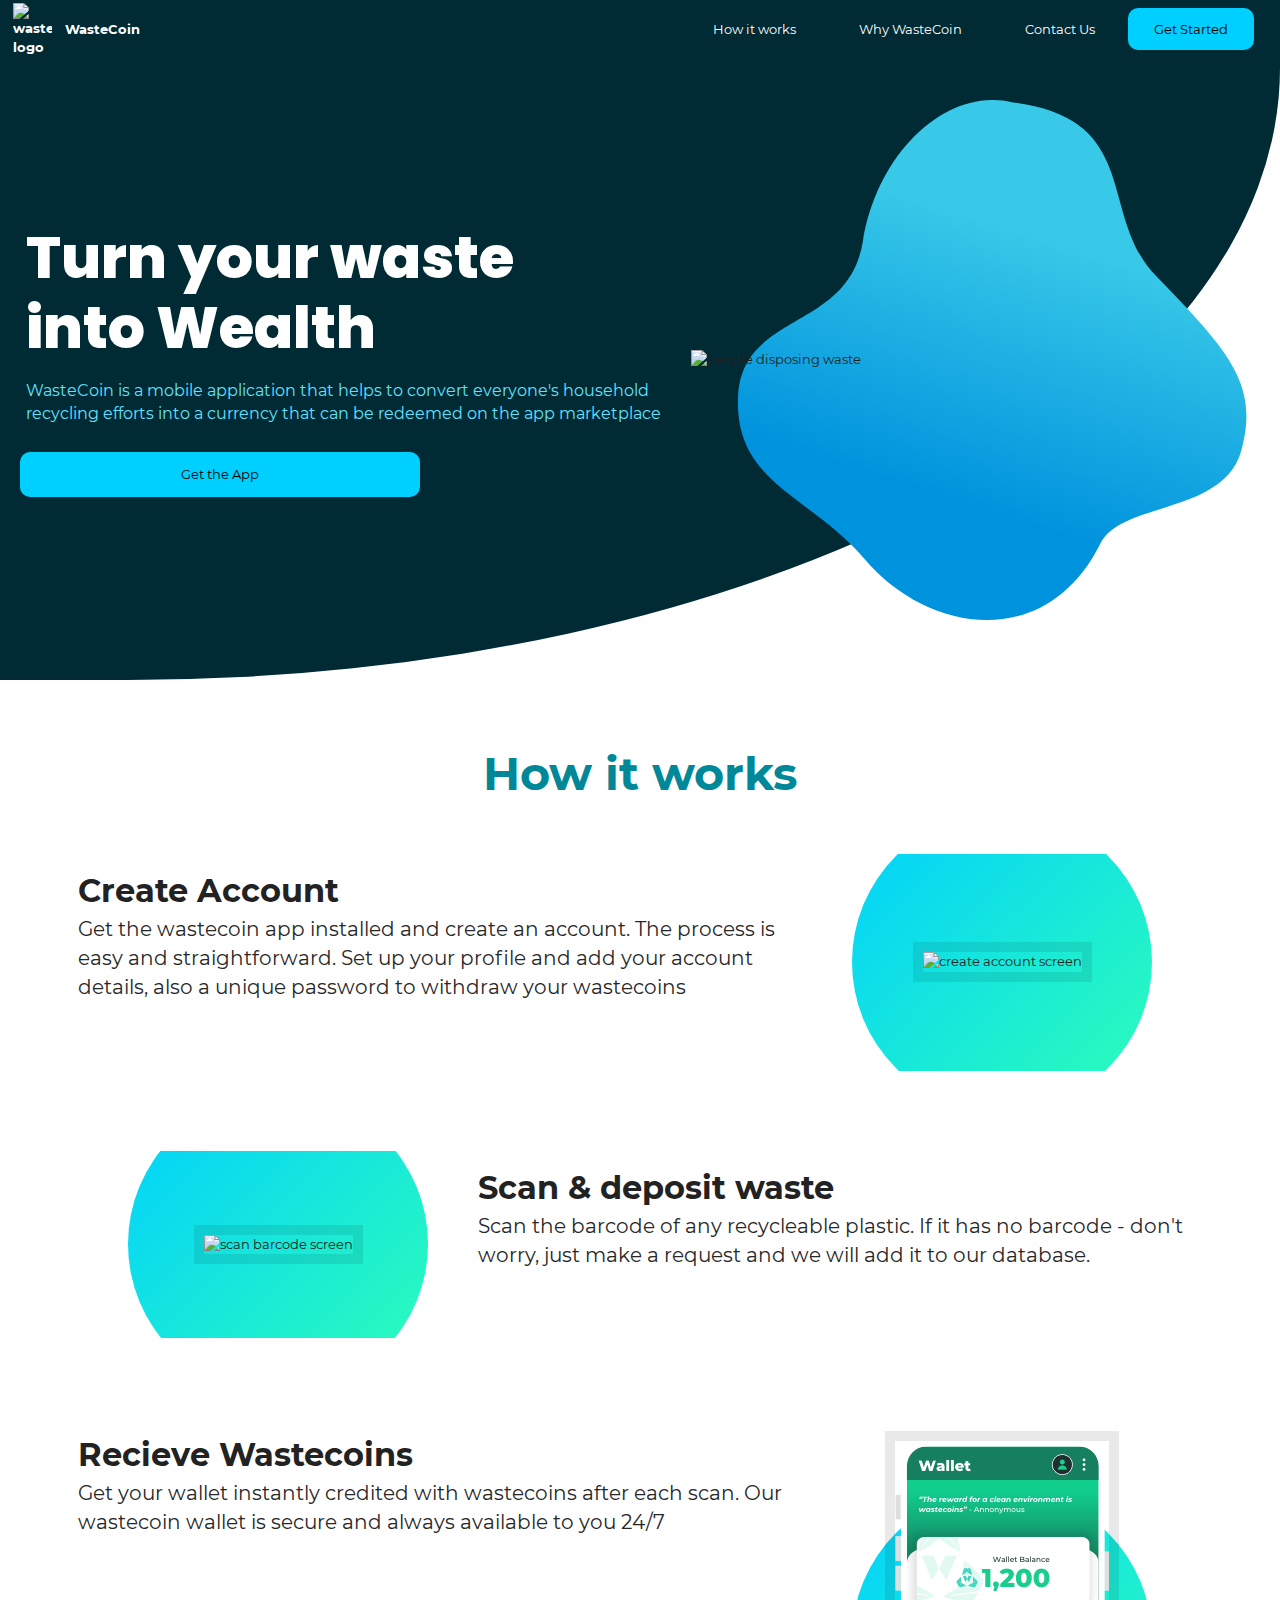
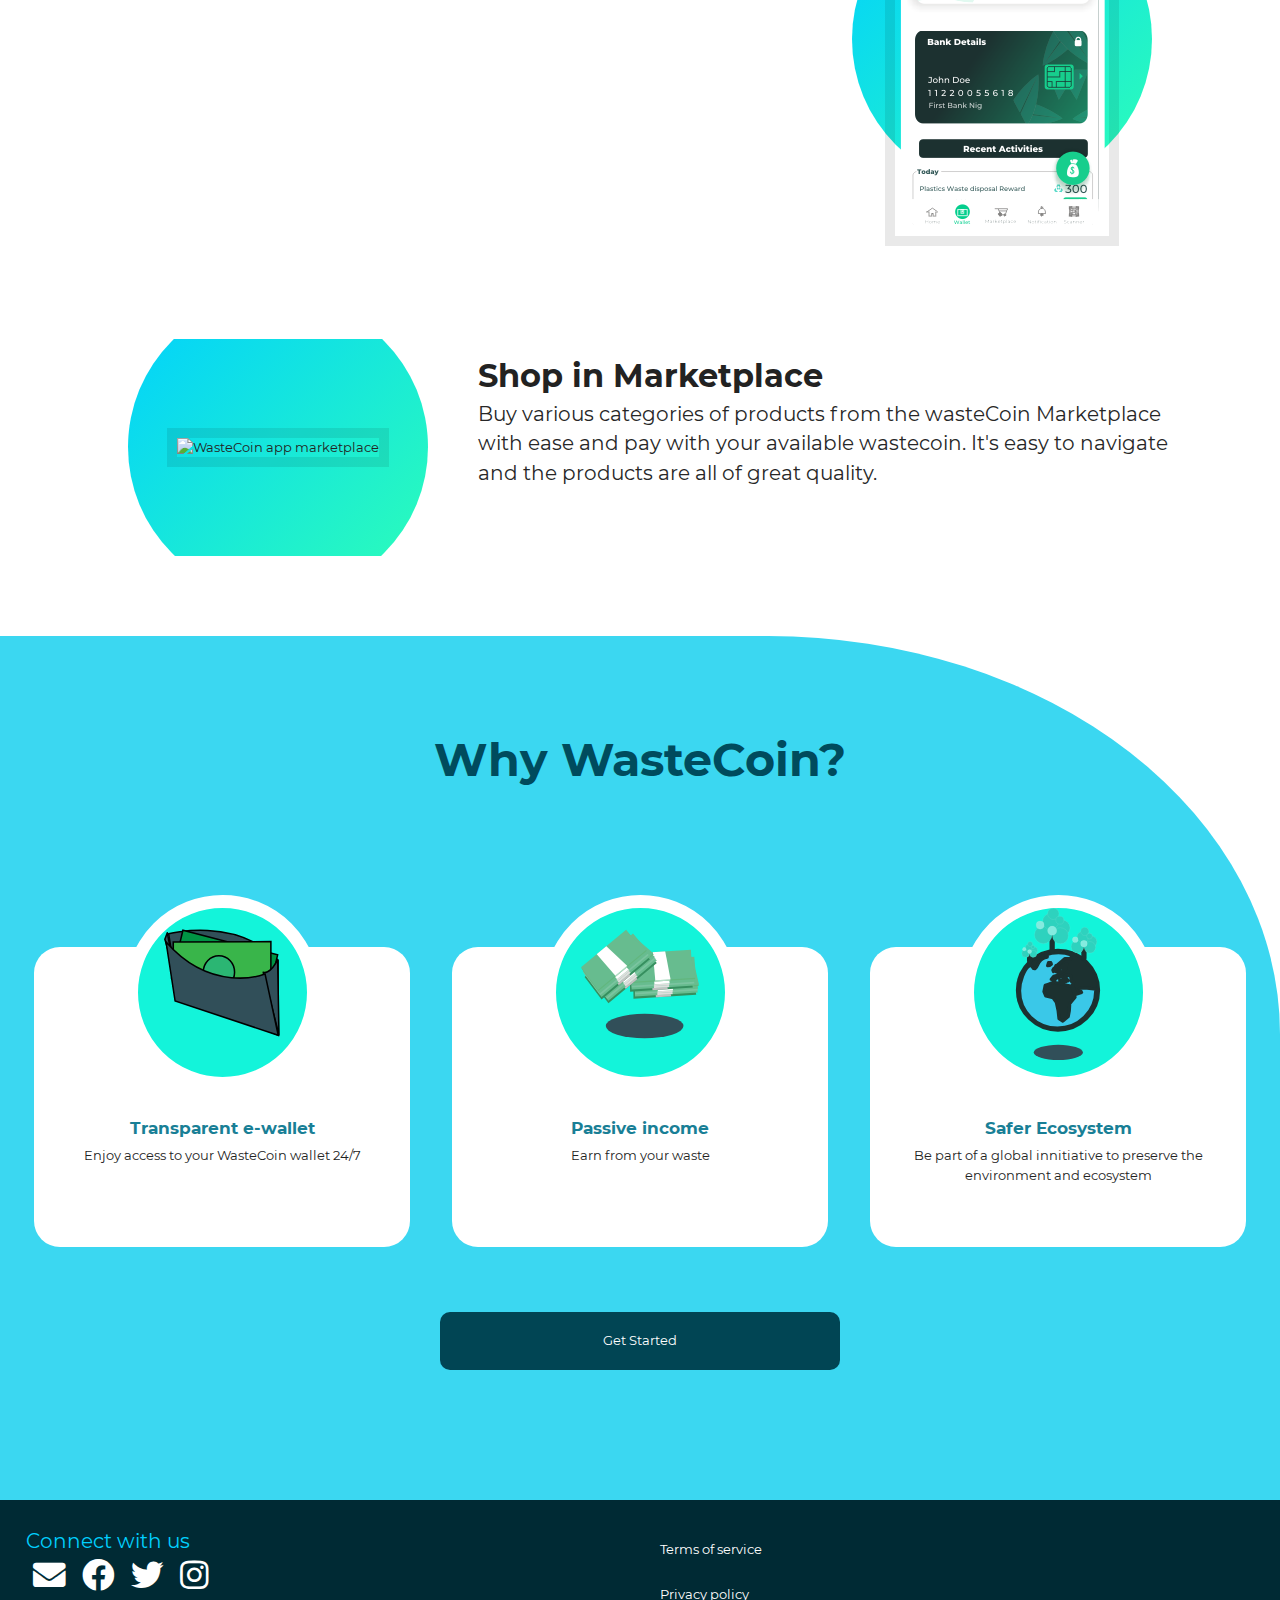
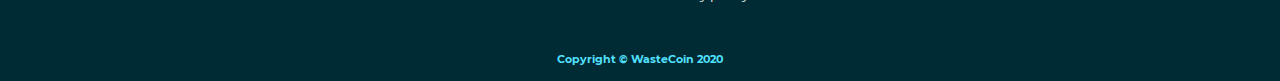
==== commit da9a5a0b: "changes waste to plastics only" ====
--- a/public/index.html
+++ b/public/index.html
@@ -215,7 +215,7 @@
       <div class="steps-section wow fadeInRight">
         <div class="step-wrapper step1">
           <h3>Scan & deposit waste</h3>
-          <p class="step-desc">Scan the barcode of any recycleable waste. If it has no barcode - don't worry, take the recycleable to the waste collection hub provided to redeem your wastecoin.</p>
+          <p class="step-desc">Scan the barcode of any recycleable plastic. If it has no barcode - don't worry, just make a request and we will add it to our database.</p>
         </div>
       </div>
     </section>
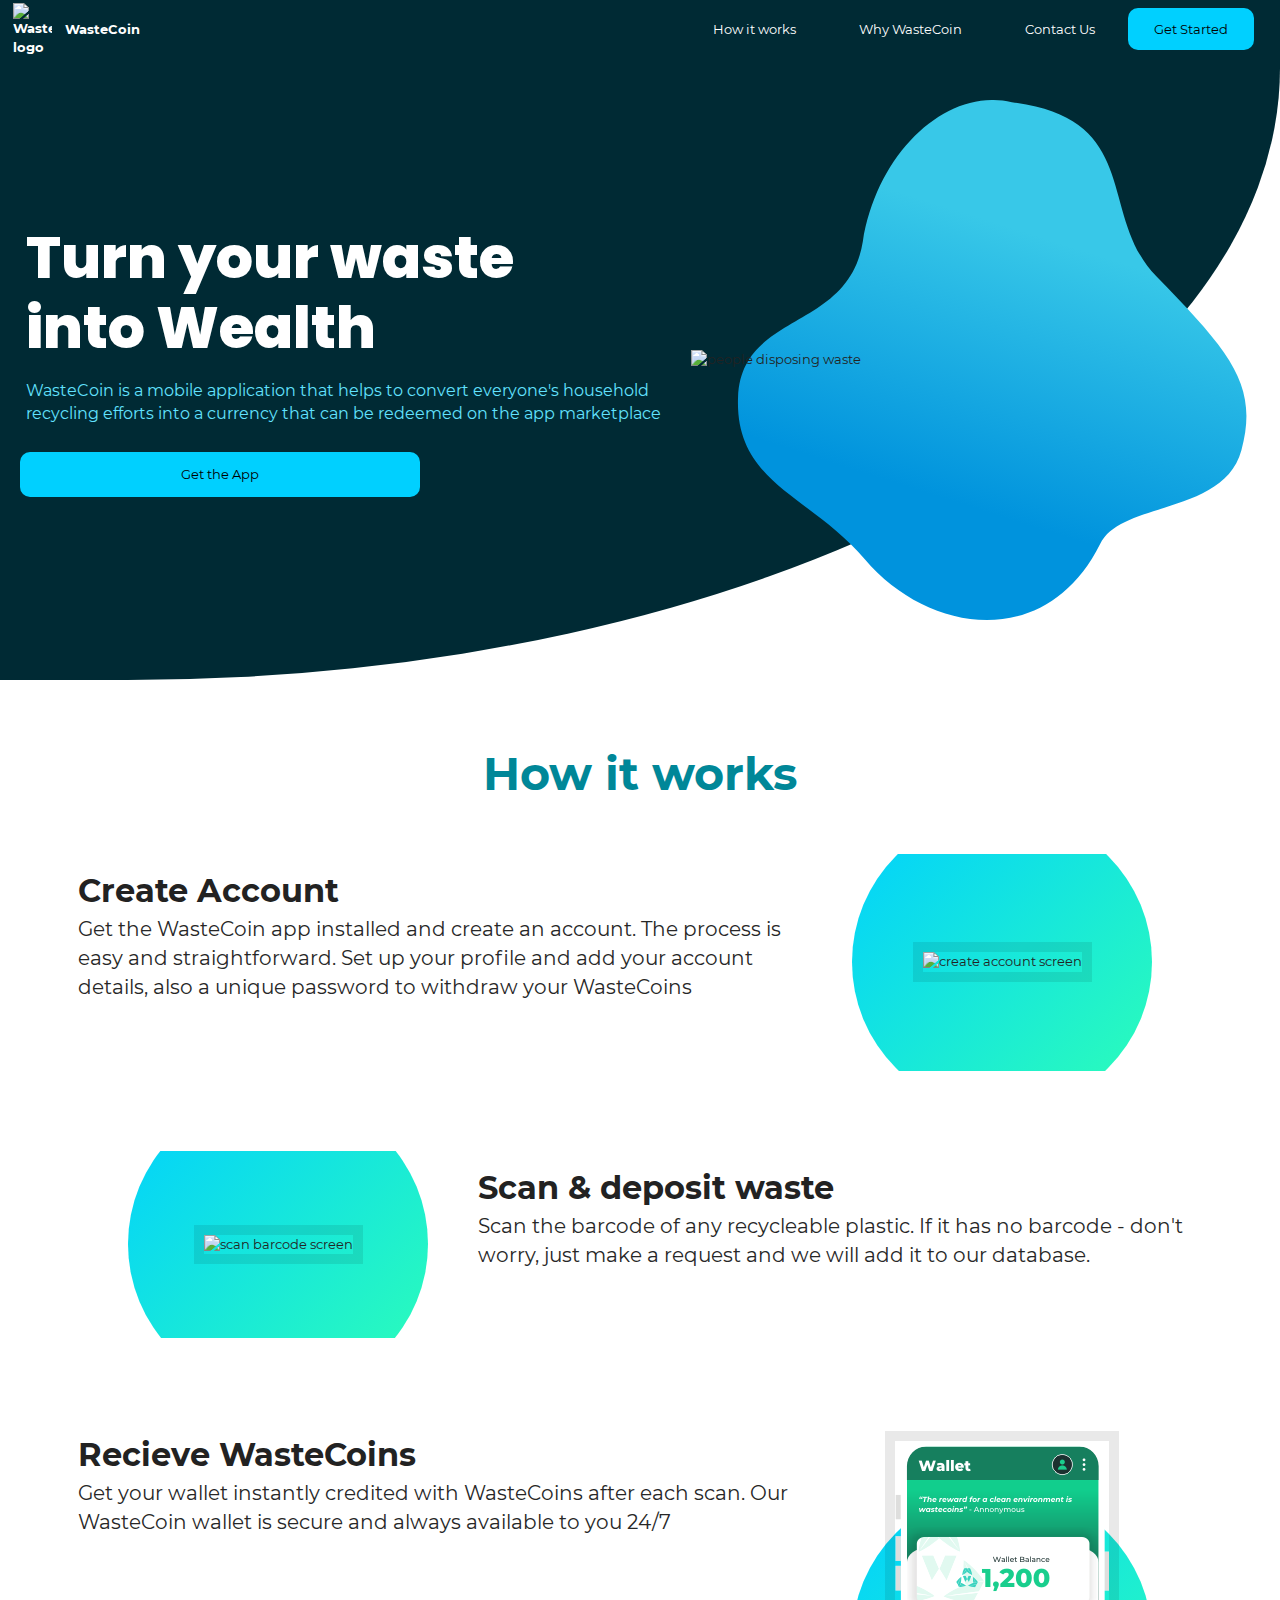
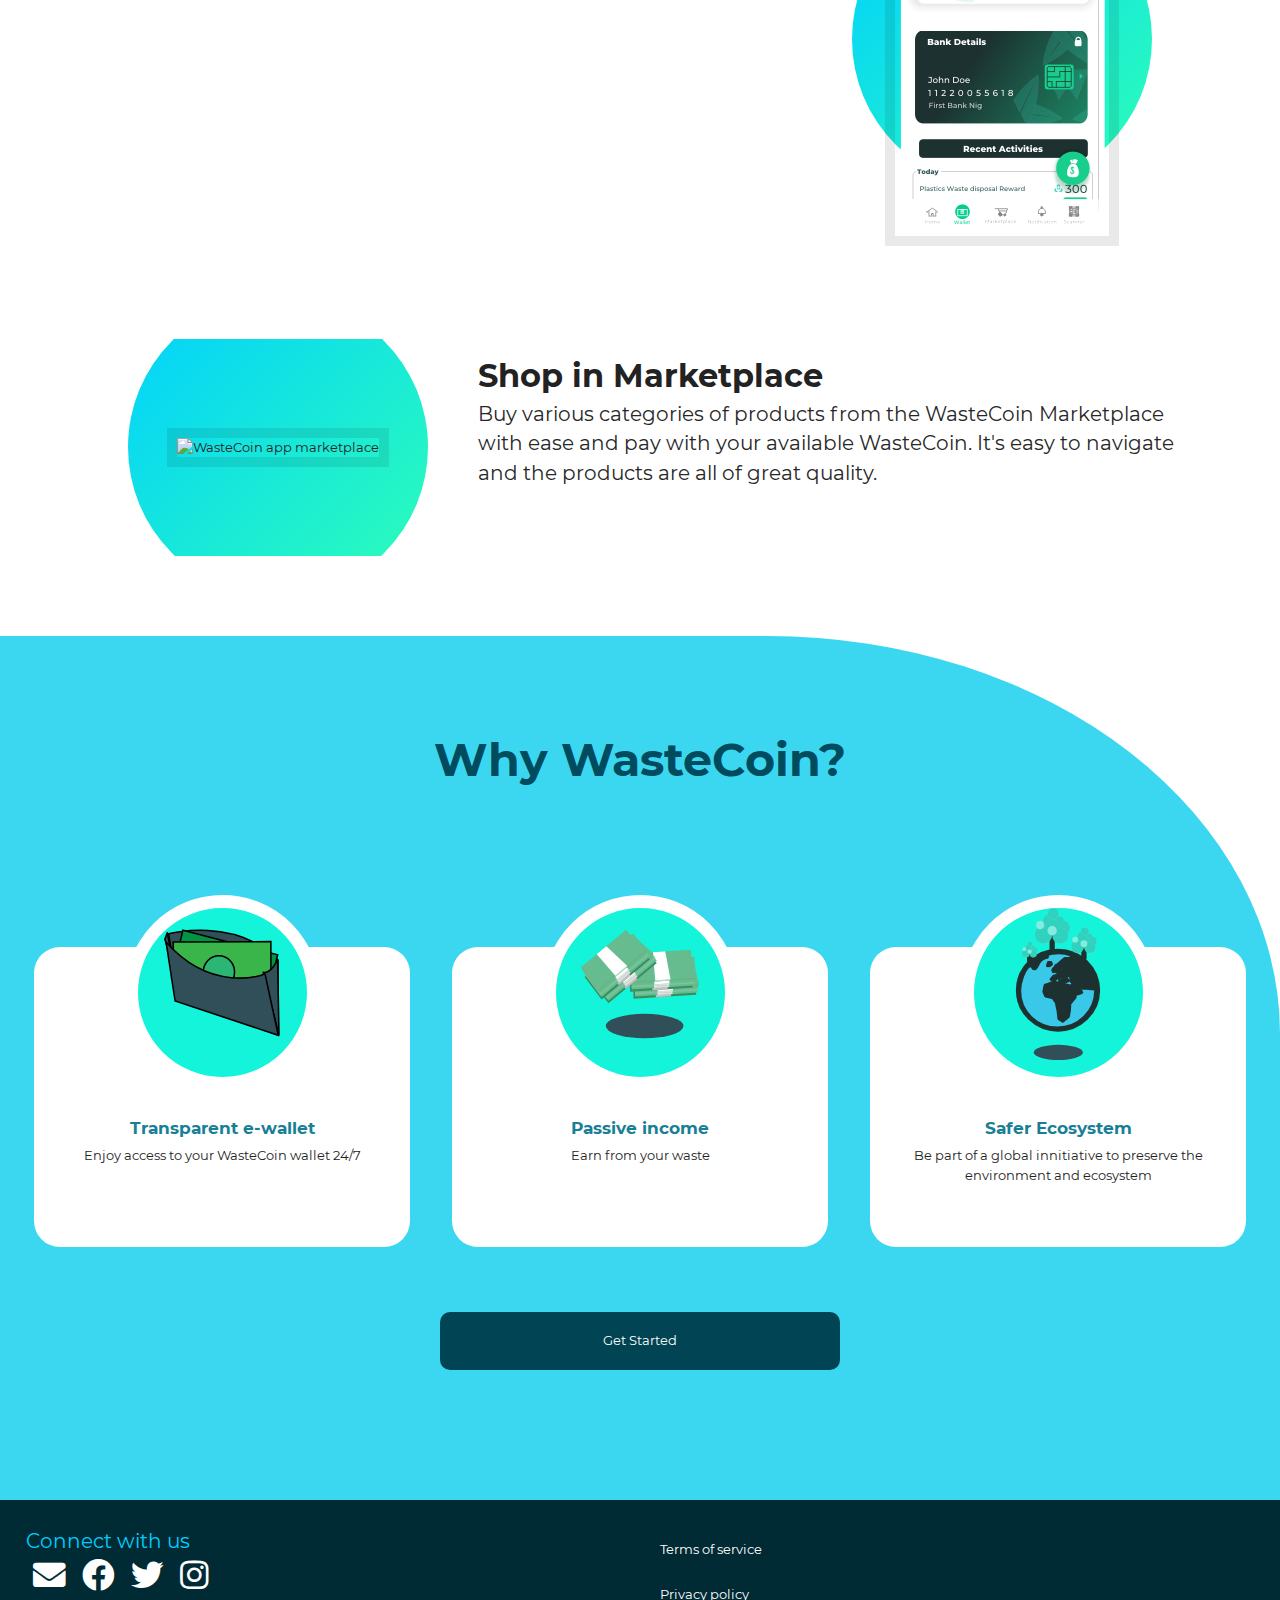
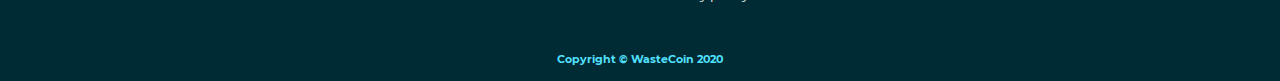
==== commit 4234ba13: "changed all appearance of brand name" ====
--- a/public/index.html
+++ b/public/index.html
@@ -137,7 +137,7 @@
   <nav class="nav nav-style-dark">
     <div class="logo-section">
       <div class="logo bounceInUp">
-        <a href="./index.html" tabindex="0" title="WasteCoin Home page"> <img src="./img/logo.svg" alt="wastecoin logo">
+        <a href="./index.html" tabindex="0" title="WasteCoin Home page"> <img src="./img/logo.svg" alt="WasteCoin logo">
           <p>WasteCoin</p>
         </a>
       </div>
@@ -147,7 +147,7 @@
     </div>
     <div class="menu-items-section">
       <a href="#how-it-works" title="How it works">How it works</a>
-      <a href="#why-wasteCoin" title="Why wastecoin">Why WasteCoin</a>
+      <a href="#why-wasteCoin" title="Why WasteCoin">Why WasteCoin</a>
       <a href="#contact" title="contact us">Contact Us</a>
       <a href="./get-app.html" class="get-app-btn" title="get the app">Get Started</a>
     </div>
@@ -198,7 +198,7 @@
       <div class="steps-section wow fadeInLeft">
         <div class="step-wrapper step1">
           <h3>Create Account</h3>
-          <p class="step-desc">Get the wastecoin app installed and create an account. The process is easy and straightforward. Set up your profile and add your account details, also a unique password to withdraw your wastecoins</p>
+          <p class="step-desc">Get the WasteCoin app installed and create an account. The process is easy and straightforward. Set up your profile and add your account details, also a unique password to withdraw your WasteCoins</p>
         </div>
       </div>
       <div class="device-section wow fadeInLeft">
@@ -223,12 +223,12 @@
     <section class="section" id="how-it-works-section3">
       <div class="steps-section wow fadeInLeft">
         <div class="step-wrapper step1">
-          <h3>Recieve Wastecoins</h3>
-          <p class="step-desc">Get your wallet instantly credited with wastecoins after each scan. Our wastecoin wallet is secure and always available to you 24/7</p>
+          <h3>Recieve WasteCoins</h3>
+          <p class="step-desc">Get your wallet instantly credited with WasteCoins after each scan. Our WasteCoin wallet is secure and always available to you 24/7</p>
         </div>
       </div>
       <div class="device-section wow fadeInLeft">
-        <img src="./img/photo1.png" alt="Credited wastecoin wallet">
+        <img src="./img/photo1.png" alt="Credited WasteCoin wallet">
         <div class="device-bg"></div>
       </div>
     </section>
@@ -241,7 +241,7 @@
       <div class="steps-section wow fadeInRight">
         <div class="step-wrapper step1">
           <h3>Shop in Marketplace</h3>
-          <p class="step-desc">Buy various categories of products from the wasteCoin Marketplace with ease and pay with your available wastecoin. It's easy to navigate and the products are all of great quality.</p>
+          <p class="step-desc">Buy various categories of products from the WasteCoin Marketplace with ease and pay with your available WasteCoin. It's easy to navigate and the products are all of great quality.</p>
         </div>
       </div>
     </section>
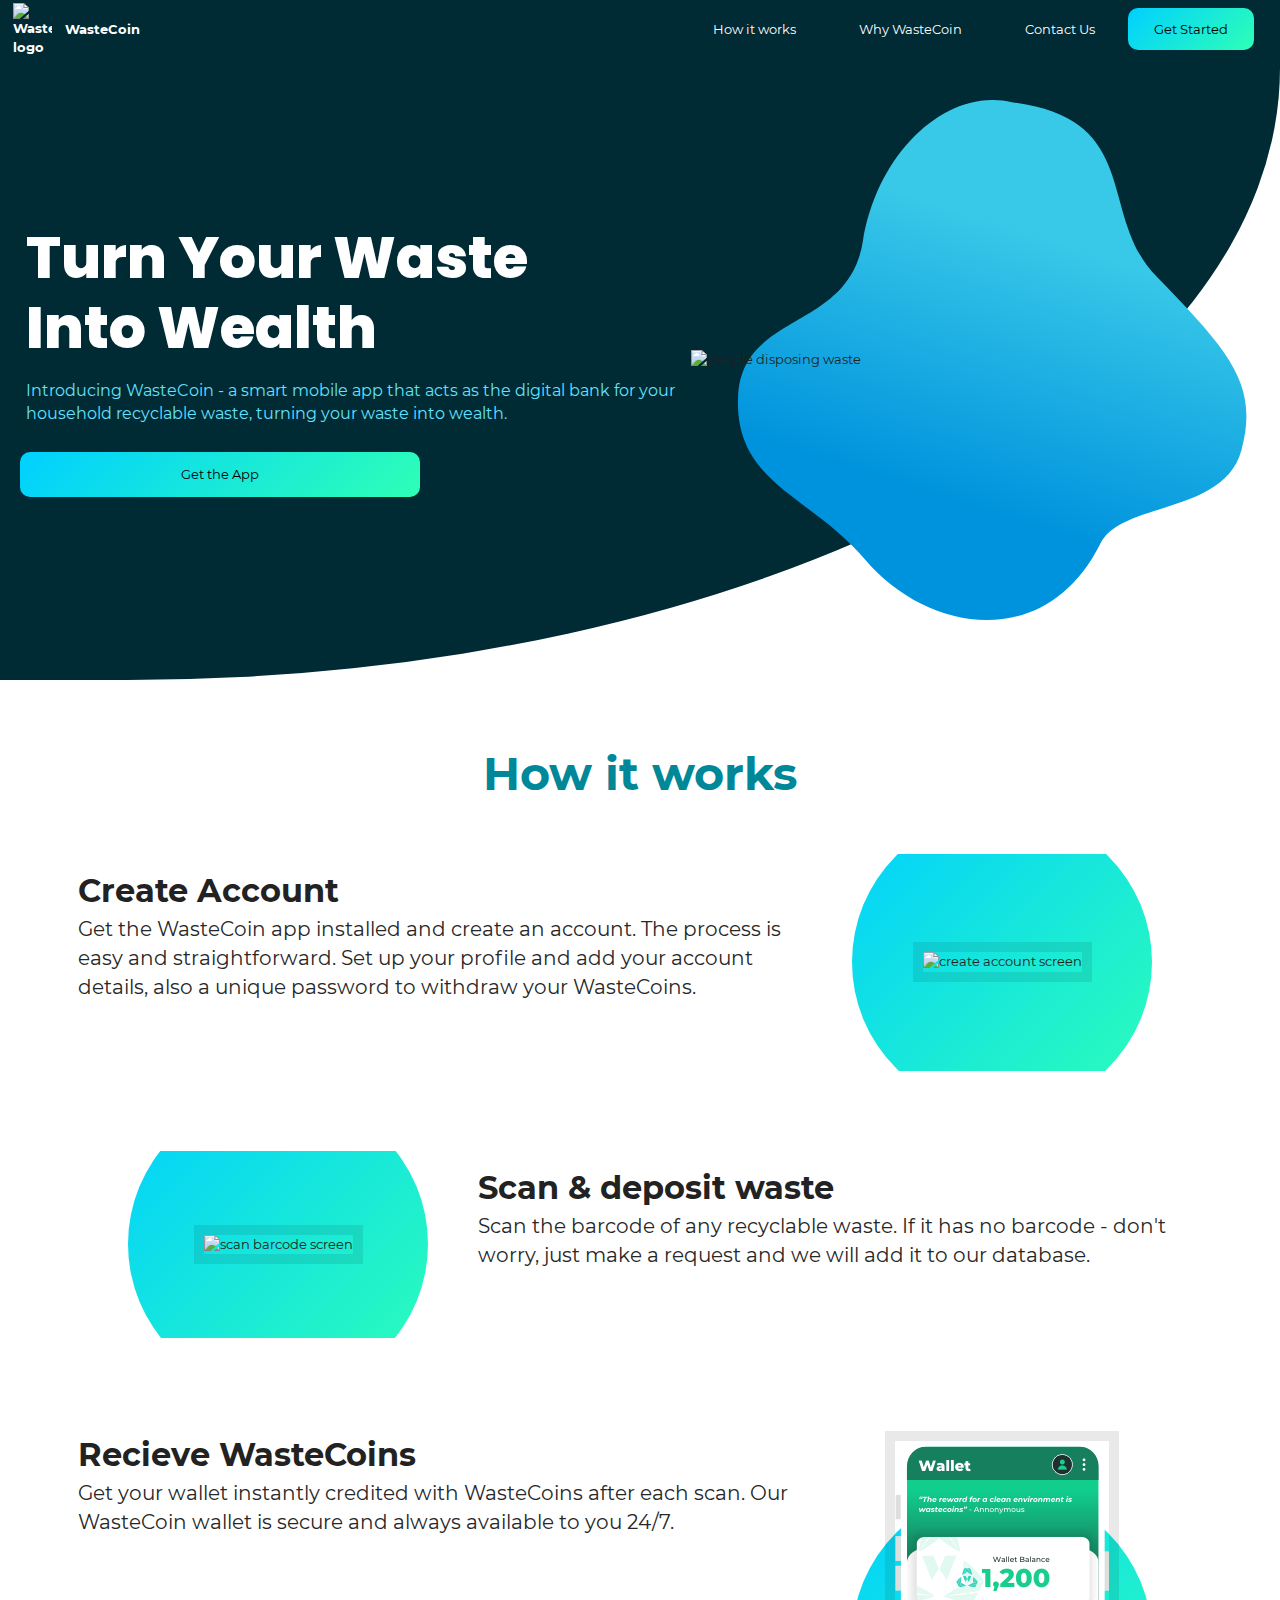
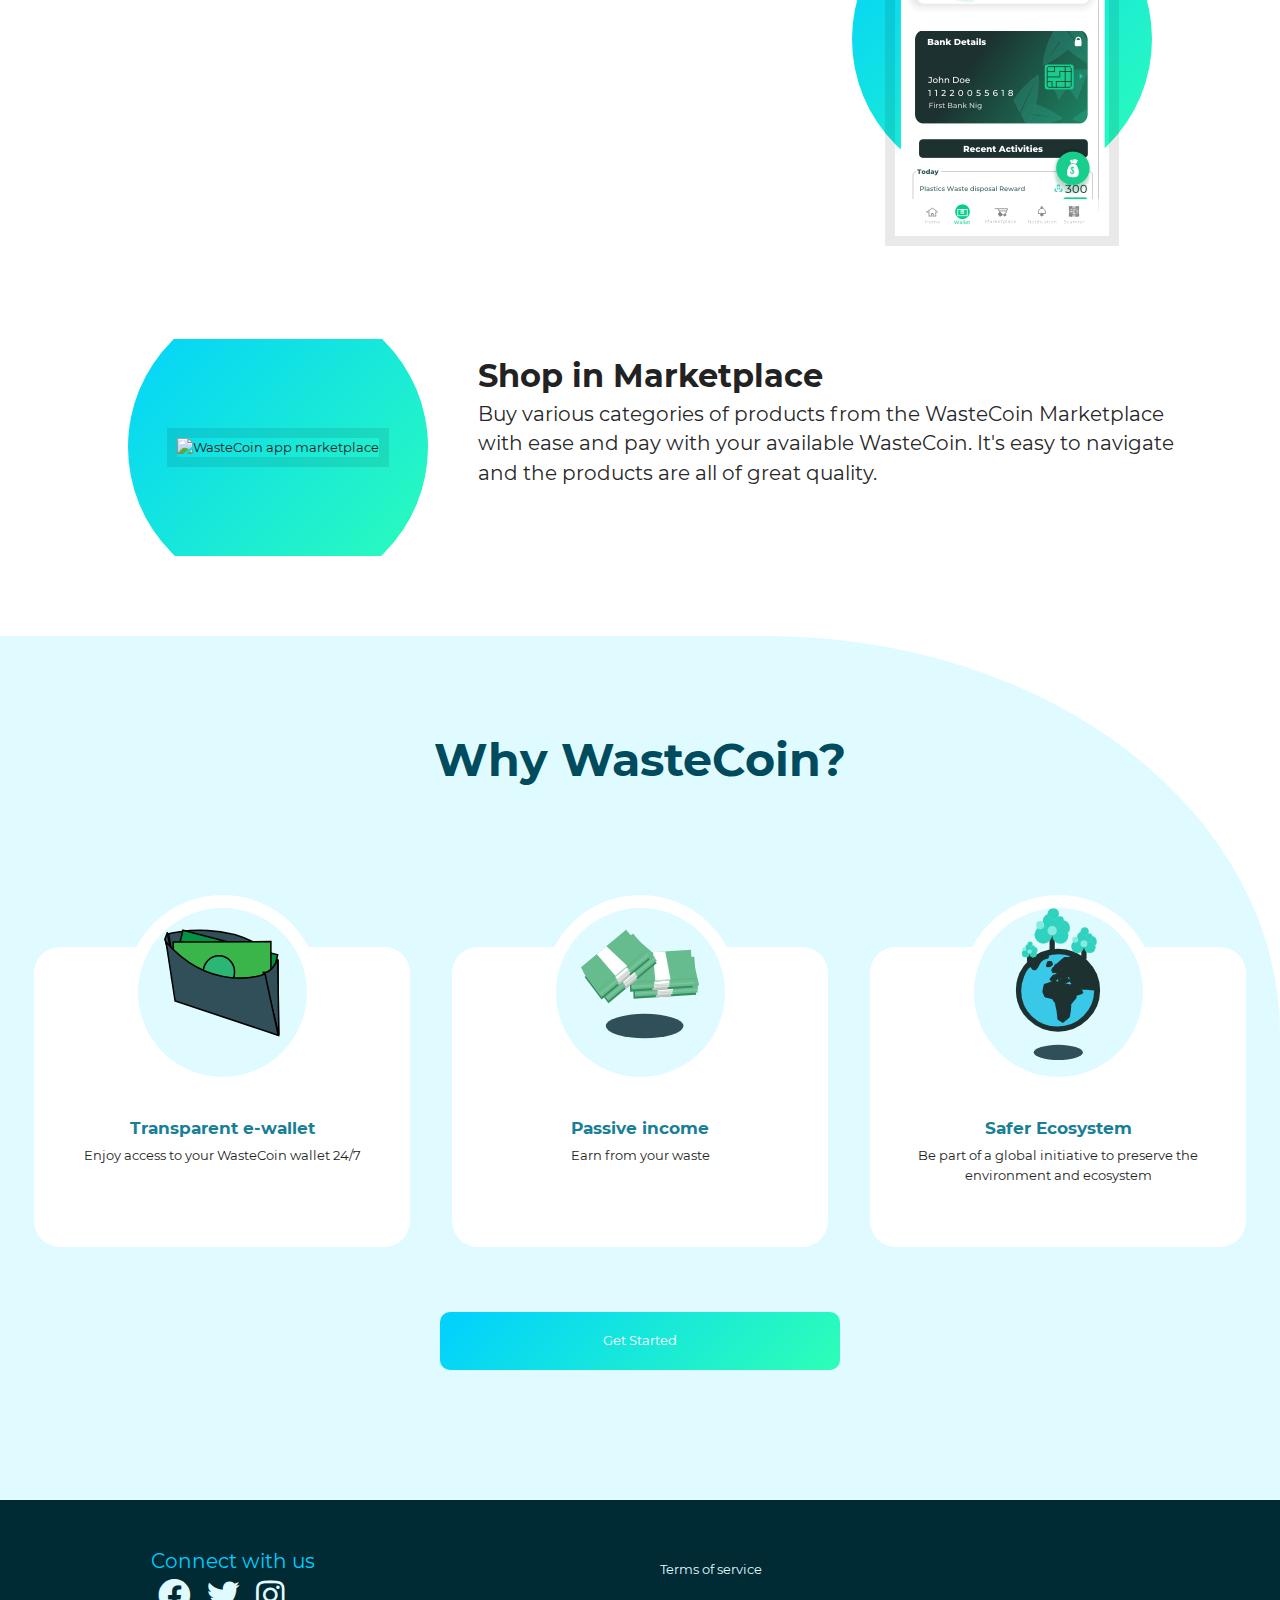
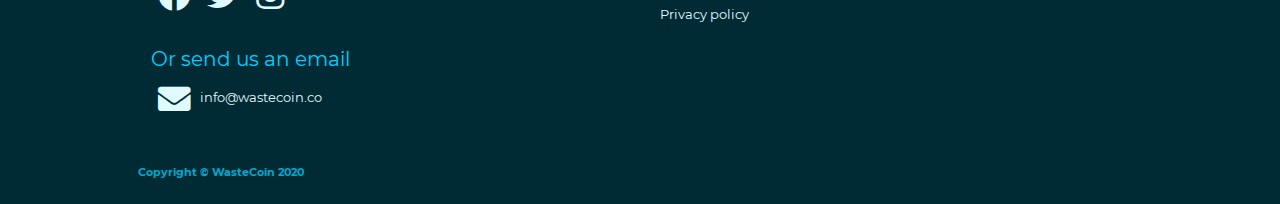
==== commit be5ddbd7: "fix: update text content and brand color tweak" ====
--- a/public/index.html
+++ b/public/index.html
@@ -134,15 +134,13 @@
 
 
 <body>
-  <nav class="nav nav-style-dark">
+    <!-- Desktop nav bar -->
+  <nav class="nav nav-style-dark"  id="nav-desktop">
     <div class="logo-section">
-      <div class="logo bounceInUp">
+      <div class="logo">
         <a href="./index.html" tabindex="0" title="WasteCoin Home page"> <img src="./img/logo.svg" alt="WasteCoin logo">
           <p>WasteCoin</p>
         </a>
-      </div>
-      <div class="menu-icon" tabindex="0" title="menu toggle">
-        <span id="icon" class="fa fa-bars"></span>
       </div>
     </div>
     <div class="menu-items-section">
@@ -152,15 +150,32 @@
       <a href="./get-app.html" class="get-app-btn" title="get the app">Get Started</a>
     </div>
   </nav>
-
+  <!-- Mobile nav bar -->
+  <nav class="nav nav-style-dark" id="nav-mobile">
+    <div class="logo-section">
+      <div class="logo">
+        <a href="./index.html" tabindex="0" title="WasteCoin Home page"> <img src="./img/logo.svg" alt="WasteCoin logo">
+          <p>WasteCoin</p>
+        </a>
+      </div>
+      <div class="menu-icon" tabindex="0" title="menu toggle">
+        <span id="icon" class="fa fa-bars"></span>
+      </div>
+    </div>
+    <div class="menu-items-section-mobile">
+      <a href="#how-it-works" title="How it works">How it works</a>
+      <a href="#why-wasteCoin" title="Why WasteCoin">Why WasteCoin</a>
+      <a href="#contact" title="contact us">Contact Us</a>
+      <a href="./get-app.html" class="get-app-btn" title="get the app">Get Started</a>
+    </div>
+  </nav>
   <main class="main">
     <div id="home"></div>
     <section class="section" id="banner">
       <div class="banner-text-img-section">
         <div class="banner-text" id="what-is-wasteCoin">
-          <h1>Turn your waste <br> into Wealth</h1>
-          <p>WasteCoin is a mobile application that helps to convert everyone's household recycling efforts into a
-            currency that can be redeemed on the app marketplace</p>
+          <h1>Turn Your Waste <br> Into Wealth</h1>
+          <p>Introducing WasteCoin - a smart mobile app that acts as the digital bank for your household recyclable waste, turning your waste into wealth.</p>
           <a href="./get-app.html" title="get the app">Get the App</a>
         </div>
         <div class="banner-bg">
@@ -198,7 +213,7 @@
       <div class="steps-section wow fadeInLeft">
         <div class="step-wrapper step1">
           <h3>Create Account</h3>
-          <p class="step-desc">Get the WasteCoin app installed and create an account. The process is easy and straightforward. Set up your profile and add your account details, also a unique password to withdraw your WasteCoins</p>
+          <p class="step-desc">Get the WasteCoin app installed and create an account. The process is easy and straightforward. Set up your profile and add your account details, also a unique password to withdraw your WasteCoins.</p>
         </div>
       </div>
       <div class="device-section wow fadeInLeft">
@@ -215,7 +230,7 @@
       <div class="steps-section wow fadeInRight">
         <div class="step-wrapper step1">
           <h3>Scan & deposit waste</h3>
-          <p class="step-desc">Scan the barcode of any recycleable plastic. If it has no barcode - don't worry, just make a request and we will add it to our database.</p>
+          <p class="step-desc">Scan the barcode of any recyclable waste. If it has no barcode - don't worry, just make a request and we will add it to our database.</p>
         </div>
       </div>
     </section>
@@ -224,7 +239,7 @@
       <div class="steps-section wow fadeInLeft">
         <div class="step-wrapper step1">
           <h3>Recieve WasteCoins</h3>
-          <p class="step-desc">Get your wallet instantly credited with WasteCoins after each scan. Our WasteCoin wallet is secure and always available to you 24/7</p>
+          <p class="step-desc">Get your wallet instantly credited with WasteCoins after each scan. Our WasteCoin wallet is secure and always available to you 24/7.</p>
         </div>
       </div>
       <div class="device-section wow fadeInLeft">
@@ -266,7 +281,7 @@
           <div class="content  wow fadeInUp"  data-wow-delay = "0.6s">
             <div class="icon-wrapper"><img src="./img/world.SVG" alt=""></div>
             <h3 class="step-title">Safer Ecosystem</h3>
-            <p>Be part of a global innitiative to preserve the environment and ecosystem</p>
+            <p>Be part of a global initiative to preserve the environment and ecosystem</p>
           </div>
         </div>
         <a href="./get-app.html" class="wow fadeInUp get-app-btn" data-wow-delay = "0.5s" title="get started">Get Started</a>
@@ -281,14 +296,16 @@
         <div class="contact">
           <header class="footer-header">Connect with us</header>
           <p class="social-media">
-            <a href="mailto:info@wastecoin.co" rel="noreferrer" target="_blank" title="send us an email"
-              class="email"><span class="fas fa-envelope"></span></a>
             <a href="https://www.facebook.com/wastecoins" target="_blank" rel="noreferrer"
               title="contact us on facebook"><span class="fab fa-facebook facebook"></span></a>
             <a href="https://www.twitter.com/wastecoins" target="_blank" rel="noreferrer"
               title="contact us on twitter"><span class="fab fa-twitter twitter"></span></a>
             <a href="https://www.instagram.com/wastecoins" target="_blank" rel="noreferrer"
               title="contact us on instagram"><span class="fab fa-instagram"></span></a>
+              <br> <br>
+              <p class="footer-header">Or send us an email</p>
+              <a href="mailto:info@wastecoin.co" rel="noreferrer" target="_blank" title="send us an email"
+              class="email"><span class="fas fa-envelope"></span> &nbsp; info@wastecoin.co</a>
           </p>
         </div>
         <div class="others">
--- a/public/css/style.css
+++ b/public/css/style.css
@@ -63,6 +63,7 @@
   /* width: 100vw; */
   overflow-x: hidden;
   scroll-behavior: smooth;
+  transition: all 0.3s ease;
 }
 
 body {
@@ -95,6 +96,60 @@
   transition: all 0.3s linear;
   z-index: 1000;
 }
+#nav-desktop{
+  display: flex;
+}
+
+#nav-mobile {
+  flex-direction: column;
+  padding: 0.6em 1em;
+  display: none;
+  overflow: unset;
+}
+
+#nav-mobile .logo-section {
+  width: 100%;
+  margin: 0.5em auto;
+  padding: auto 1em;
+}
+@media all and (max-width:860px){
+  #nav-mobile{
+  display: flex;
+}
+#nav-desktop{
+  display: none;
+}
+
+#nav-mobile .menu-icon {
+  display: block;
+}
+}
+
+.menu-items-section-mobile {
+  display: flex;
+  flex-direction: column;
+  justify-content: space-evenly;
+  align-items: center;
+  position: absolute;
+  top: -102vh;
+  height: 100vh;
+  left: 0;
+  width: 100vw;
+  transition: all 0.3s ease;
+}
+
+.nav-style-dark .menu-items-section-mobile {
+  background-color: #002a34f2;
+}
+
+.nav-style-light .menu-items-section-mobile{
+  background-color: #fffffff2;
+}
+
+.menu-items-section-mobile a {
+  margin: 1em !important;
+  text-decoration: none;
+}
 
 .nav-style-light {
   background-color: #fff;
@@ -147,6 +202,7 @@
   display: none;
   cursor: pointer;
   font-size: 1.5em;
+  z-index: 1000;
 }
 
 .menu-items-section a {
@@ -161,7 +217,7 @@
   color: #00abd2 !important;
 }
 
-.menu-items-section .get-app-btn,
+.menu-items-section .get-app-btn, .menu-items-section-mobile .get-app-btn,
 #why-wastecoin-section a,
 .banner-text a {
   padding: 1em 2em;
@@ -169,7 +225,7 @@
   border: none;
   color: #000 !important;
   margin: 0 0 0 2em;
-  background-color: #00d0ff;
+  background: linear-gradient(-45deg, #2effb6, #00d0ff);
   cursor: pointer;
   transition: all 0.3s ease;
   text-decoration: none;
@@ -199,7 +255,7 @@
 
 .menu-items-section .get-app-btn:hover,
 .banner-text a:hover,#why-wastecoin-section a:hover {
-  background-color: #2effb6;
+  background: linear-gradient(-45deg, #2effb6 -90%, #00d0ff);
   color: #000 !important;
 
 }
@@ -244,7 +300,7 @@
 .banner-text a {
   display: block;
   margin: 2em 0 0 -0.5em;
-  background-color: #00d0ff;
+  background: linear-gradient(-45deg, #2effb6, #00d0ff);
   border-radius: 10px;
   padding: 1em;
   text-decoration: none;
@@ -531,6 +587,8 @@
 
 #why-wastecoin-section .section-content {
   background-color: #3bd7f1;
+   background-color: #e0fbff;
+    /* background-color: #2effb6; */
   width: 100%;
   padding: 2em 1em;
   z-index: 2;
@@ -572,6 +630,7 @@
   width: 15em;
   height: 15em;
   background-color: #13f4da;
+   background-color: #e0fbff;
   border: 1em solid #fff;
   border-radius: 50%;
   margin: -4em auto 2em auto;
@@ -595,7 +654,7 @@
   background-color: #002a34;
   padding: 1em;
   margin-top: -10em;
-  color: #fff;
+  color: #e0fbff;
   width: 100%;
   flex-direction: column;
   align-items: flex-start;
@@ -606,7 +665,8 @@
   display: flex;
   justify-content: flex-start;
   line-height: 2.5;
-  width: 100%;
+  max-width: 80%;
+  margin: 20px auto;
 }
 
 .footer-header {
@@ -626,7 +686,7 @@
 }
 
 .footer-content>div a {
-  color: #fff;
+  color: #e0fbff;
   text-decoration: none;
   display: block;
   width: fit-content;
@@ -648,11 +708,11 @@
 }
 
 .copyright {
-  text-align: center;
   display: block;
-  margin-top: 2em;
-  color: #52e0ff;
+  margin: 30px auto 10px auto;
+  color: #00d0ffc6;
   font-weight: bold;
+  max-width: 80%;
 }
 
 @media all and (max-width:1200px) {
@@ -666,6 +726,12 @@
   .banner-text a,#why-wastecoin-section a{
     width: 40vw;
   }
+  .footer-content {
+    max-width: 100%;
+  }
+  .copyright {
+    max-width: 100%;
+  }
 }
 
 @media all and (max-width:820px) {
@@ -675,32 +741,7 @@
 }
 
 @media all and (max-width:960px) {
-  .nav {
-    flex-direction: column;
-    padding: 0.6em 1em;
-  }
-
-  .logo-section {
-    width: 100%;
-    margin: 0.5em auto;
-    padding: auto 1em;
-  }
-
-  .menu-icon {
-    display: block;
-  }
-
-  .menu-items-section {
-    display: flex;
-    flex-direction: column;
-    justify-content: space-evenly;
-    align-items: center;
-    flex: 1;
-  }
-
-  .menu-items-section a {
-    margin: 1em;
-  }
+ 
 }
 
 @media all and (max-width:760px) {
@@ -761,7 +802,7 @@
     width: 12em;
     height: 12em;
   }
-
+  
 }
 
 @media all and (max-width:680px) {
--- a/public/css/style.css
+++ b/public/css/style.css
@@ -63,6 +63,7 @@
   /* width: 100vw; */
   overflow-x: hidden;
   scroll-behavior: smooth;
+  transition: all 0.3s ease;
 }
 
 body {
@@ -95,6 +96,60 @@
   transition: all 0.3s linear;
   z-index: 1000;
 }
+#nav-desktop{
+  display: flex;
+}
+
+#nav-mobile {
+  flex-direction: column;
+  padding: 0.6em 1em;
+  display: none;
+  overflow: unset;
+}
+
+#nav-mobile .logo-section {
+  width: 100%;
+  margin: 0.5em auto;
+  padding: auto 1em;
+}
+@media all and (max-width:860px){
+  #nav-mobile{
+  display: flex;
+}
+#nav-desktop{
+  display: none;
+}
+
+#nav-mobile .menu-icon {
+  display: block;
+}
+}
+
+.menu-items-section-mobile {
+  display: flex;
+  flex-direction: column;
+  justify-content: space-evenly;
+  align-items: center;
+  position: absolute;
+  top: -102vh;
+  height: 100vh;
+  left: 0;
+  width: 100vw;
+  transition: all 0.3s ease;
+}
+
+.nav-style-dark .menu-items-section-mobile {
+  background-color: #002a34f2;
+}
+
+.nav-style-light .menu-items-section-mobile{
+  background-color: #fffffff2;
+}
+
+.menu-items-section-mobile a {
+  margin: 1em !important;
+  text-decoration: none;
+}
 
 .nav-style-light {
   background-color: #fff;
@@ -147,6 +202,7 @@
   display: none;
   cursor: pointer;
   font-size: 1.5em;
+  z-index: 1000;
 }
 
 .menu-items-section a {
@@ -161,7 +217,7 @@
   color: #00abd2 !important;
 }
 
-.menu-items-section .get-app-btn,
+.menu-items-section .get-app-btn, .menu-items-section-mobile .get-app-btn,
 #why-wastecoin-section a,
 .banner-text a {
   padding: 1em 2em;
@@ -169,7 +225,7 @@
   border: none;
   color: #000 !important;
   margin: 0 0 0 2em;
-  background-color: #00d0ff;
+  background: linear-gradient(-45deg, #2effb6, #00d0ff);
   cursor: pointer;
   transition: all 0.3s ease;
   text-decoration: none;
@@ -199,7 +255,7 @@
 
 .menu-items-section .get-app-btn:hover,
 .banner-text a:hover,#why-wastecoin-section a:hover {
-  background-color: #2effb6;
+  background: linear-gradient(-45deg, #2effb6 -90%, #00d0ff);
   color: #000 !important;
 
 }
@@ -244,7 +300,7 @@
 .banner-text a {
   display: block;
   margin: 2em 0 0 -0.5em;
-  background-color: #00d0ff;
+  background: linear-gradient(-45deg, #2effb6, #00d0ff);
   border-radius: 10px;
   padding: 1em;
   text-decoration: none;
@@ -531,6 +587,8 @@
 
 #why-wastecoin-section .section-content {
   background-color: #3bd7f1;
+   background-color: #e0fbff;
+    /* background-color: #2effb6; */
   width: 100%;
   padding: 2em 1em;
   z-index: 2;
@@ -572,6 +630,7 @@
   width: 15em;
   height: 15em;
   background-color: #13f4da;
+   background-color: #e0fbff;
   border: 1em solid #fff;
   border-radius: 50%;
   margin: -4em auto 2em auto;
@@ -595,7 +654,7 @@
   background-color: #002a34;
   padding: 1em;
   margin-top: -10em;
-  color: #fff;
+  color: #e0fbff;
   width: 100%;
   flex-direction: column;
   align-items: flex-start;
@@ -606,7 +665,8 @@
   display: flex;
   justify-content: flex-start;
   line-height: 2.5;
-  width: 100%;
+  max-width: 80%;
+  margin: 20px auto;
 }
 
 .footer-header {
@@ -626,7 +686,7 @@
 }
 
 .footer-content>div a {
-  color: #fff;
+  color: #e0fbff;
   text-decoration: none;
   display: block;
   width: fit-content;
@@ -648,11 +708,11 @@
 }
 
 .copyright {
-  text-align: center;
   display: block;
-  margin-top: 2em;
-  color: #52e0ff;
+  margin: 30px auto 10px auto;
+  color: #00d0ffc6;
   font-weight: bold;
+  max-width: 80%;
 }
 
 @media all and (max-width:1200px) {
@@ -666,6 +726,12 @@
   .banner-text a,#why-wastecoin-section a{
     width: 40vw;
   }
+  .footer-content {
+    max-width: 100%;
+  }
+  .copyright {
+    max-width: 100%;
+  }
 }
 
 @media all and (max-width:820px) {
@@ -675,32 +741,7 @@
 }
 
 @media all and (max-width:960px) {
-  .nav {
-    flex-direction: column;
-    padding: 0.6em 1em;
-  }
-
-  .logo-section {
-    width: 100%;
-    margin: 0.5em auto;
-    padding: auto 1em;
-  }
-
-  .menu-icon {
-    display: block;
-  }
-
-  .menu-items-section {
-    display: flex;
-    flex-direction: column;
-    justify-content: space-evenly;
-    align-items: center;
-    flex: 1;
-  }
-
-  .menu-items-section a {
-    margin: 1em;
-  }
+ 
 }
 
 @media all and (max-width:760px) {
@@ -761,7 +802,7 @@
     width: 12em;
     height: 12em;
   }
-
+  
 }
 
 @media all and (max-width:680px) {
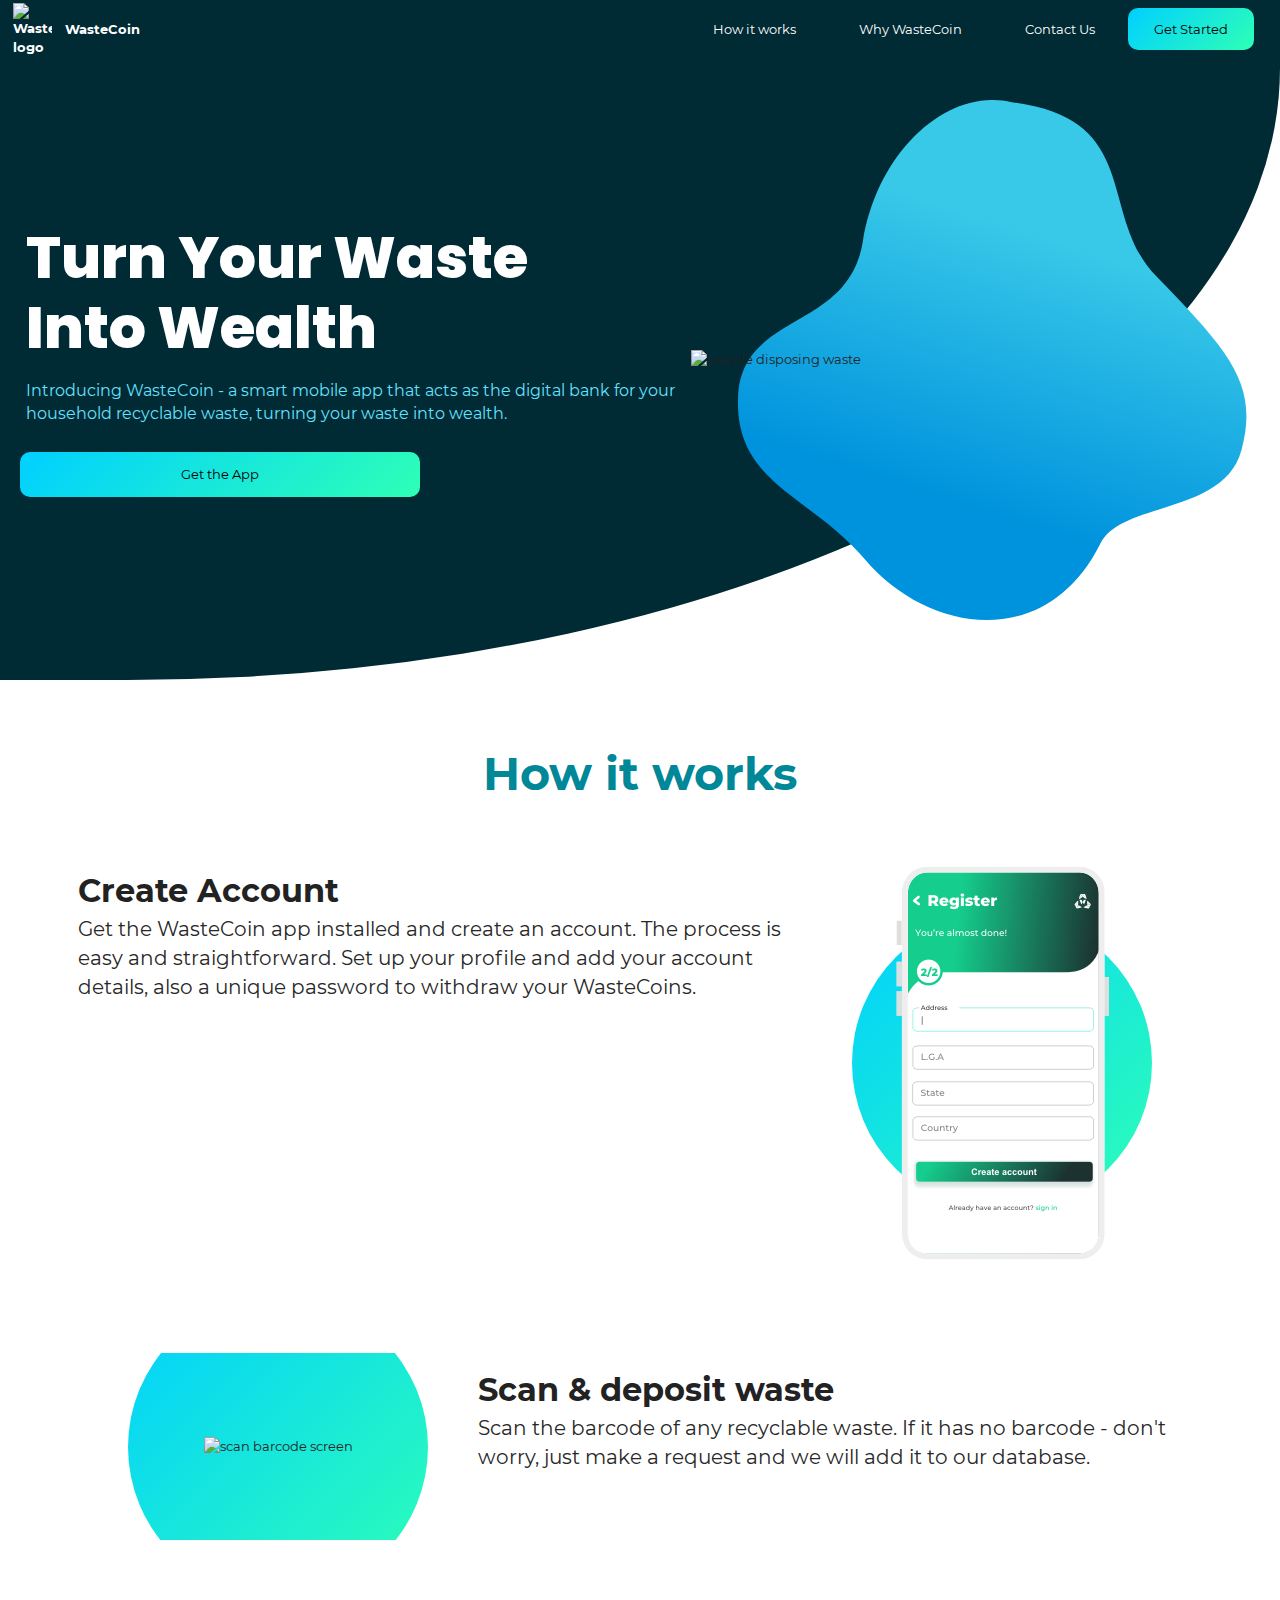
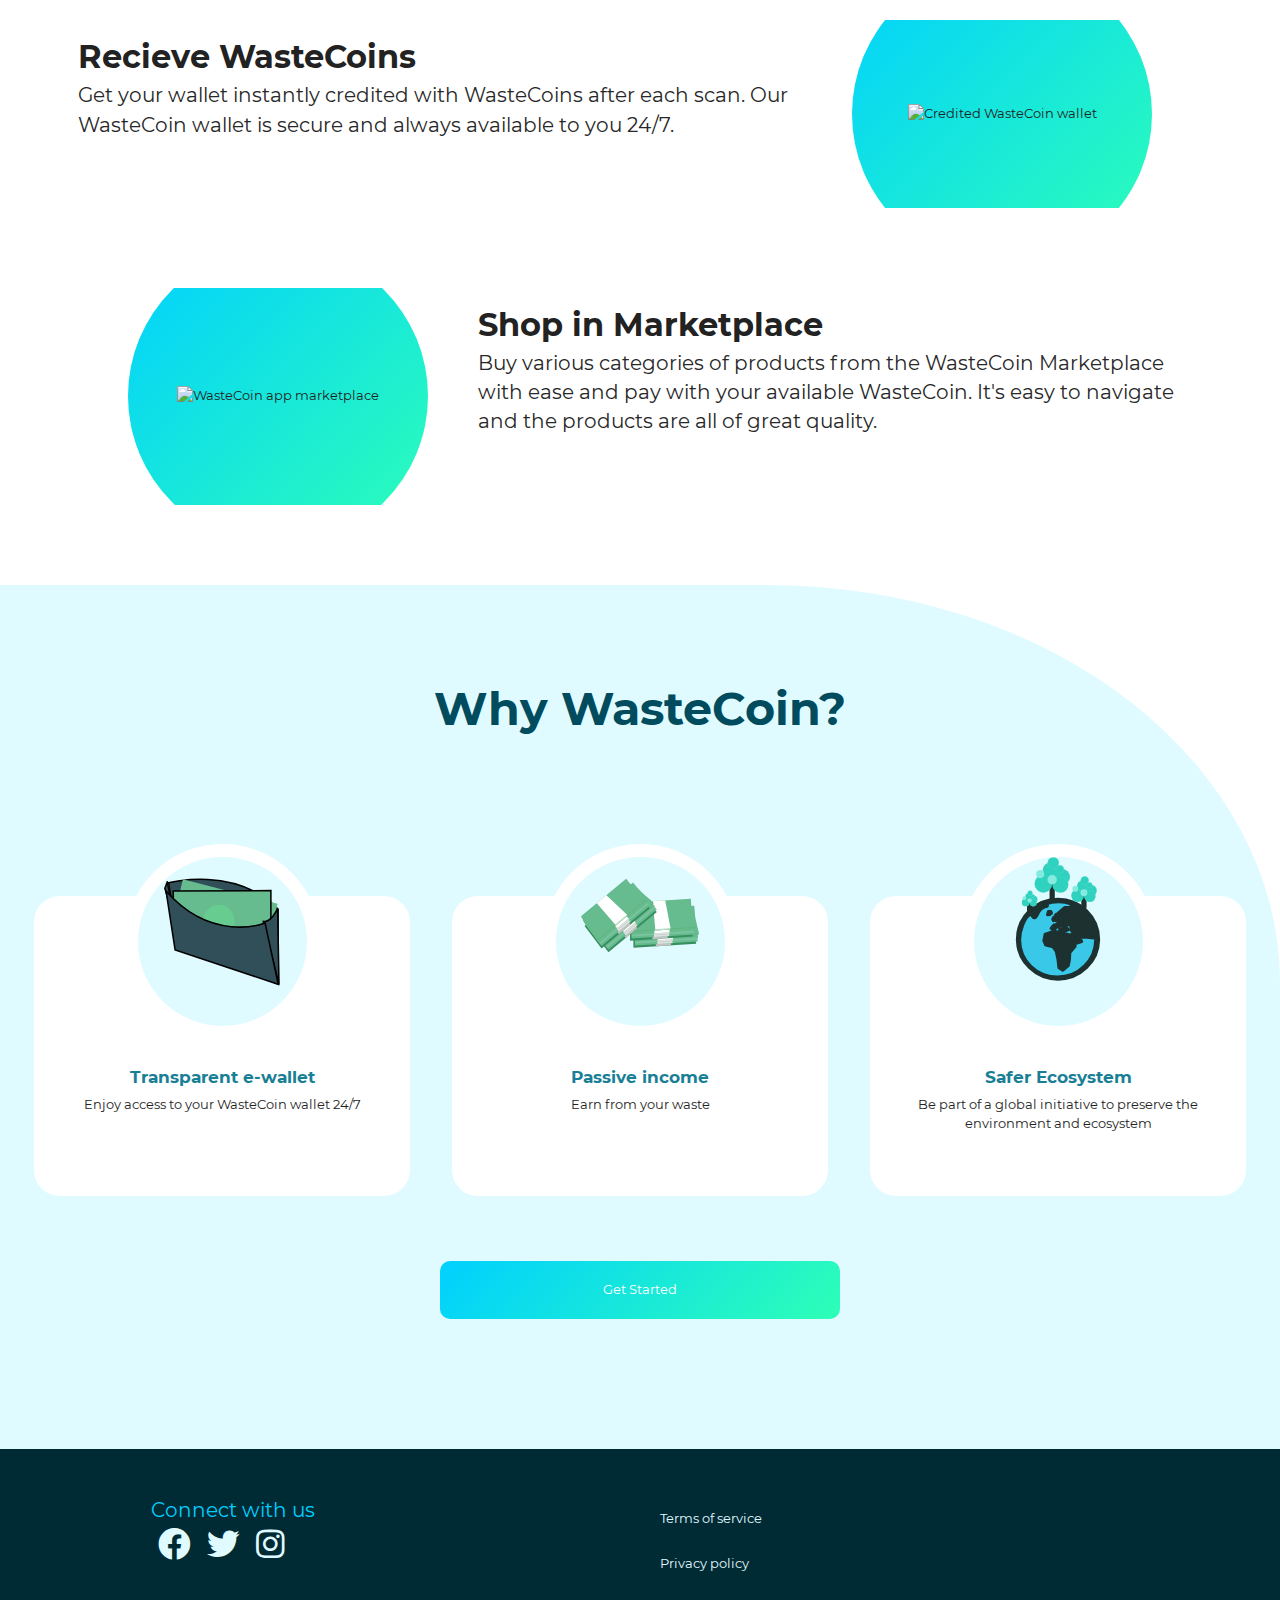
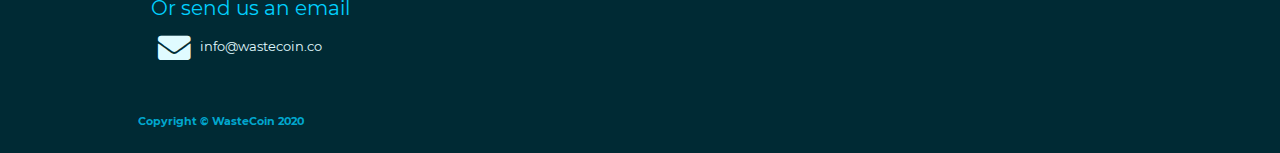
==== commit 9522a896: "photo and svg update" ====
--- a/public/index.html
+++ b/public/index.html
@@ -5,7 +5,7 @@
   <meta charset="UTF-8">
   <meta name="viewport" content="width=device-width, initial-scale=1.0">
   <meta name="description"
-    content="Waste collection and recovery app where you get rewarded for proper waste disposal developed by WasteCoin Nigeria" />
+    content="Introducing WasteCoin - a smart mobile app that acts as the digital bank for your household recyclable waste, turning your waste into wealth." />
   <title>WasteCoin</title>
   <meta name="apple-mobile-web-app-capable" content="yes">
   <meta name="apple-mobile-web-app-status-bar-style" content="#000d10">
@@ -36,7 +36,6 @@
     href="https://cdnjs.cloudflare.com/ajax/libs/animate.css/4.0.0/animate.compat.css"
   /> -->
   <link rel="stylesheet" href="./css/style.css">
-  <!-- <link rel="preload" href="./css/style.css" as="style"> -->
   <link rel="preload" href="fonts/Poppins-ExtraBold.woff" as="font" type="font/woff2" crossorigin="anonymous">
   <link rel="preload" href="fonts/Montserrat-Regular.woff" as="font" type="font/woff2" crossorigin="anonymous">
   <link rel="preload" href="fonts/Montserrat-Bold.woff" as="font" type="font/woff2" crossorigin="anonymous">
@@ -217,14 +216,14 @@
         </div>
       </div>
       <div class="device-section wow fadeInLeft">
-        <img src="./img/photo5.png" alt="create account screen">
+        <img src="./img/photo1.png" alt="create account screen">
         <div class="device-bg"></div>
       </div>
     </section>
 
     <section class="section" id="how-it-works-section2">
       <div class="device-section wow fadeInRight">
-        <img src="./img/photo3.png" alt="scan barcode screen">
+        <img src="./img/photo2.png" alt="scan barcode screen">
         <div class="device-bg"></div>
       </div>
       <div class="steps-section wow fadeInRight">
@@ -243,14 +242,14 @@
         </div>
       </div>
       <div class="device-section wow fadeInLeft">
-        <img src="./img/photo1.png" alt="Credited WasteCoin wallet">
+        <img src="./img/photo3.png" alt="Credited WasteCoin wallet">
         <div class="device-bg"></div>
       </div>
     </section>
 
     <section class="section" id="how-it-works-section4">
       <div class="device-section wow fadeInRight">
-        <img src="./img/photo2.png" alt="WasteCoin app marketplace">
+        <img src="./img/photo4.png" alt="WasteCoin app marketplace">
         <div class="device-bg"></div>
       </div>
       <div class="steps-section wow fadeInRight">
--- a/public/css/style.css
+++ b/public/css/style.css
@@ -440,7 +440,7 @@
 }
 
 .device-section img {
-  border: 10px solid rgba(0, 0, 0, 0.085);
+  /* border: 10px solid rgba(0, 0, 0, 0.085); */
 }
 
 .device-bg {
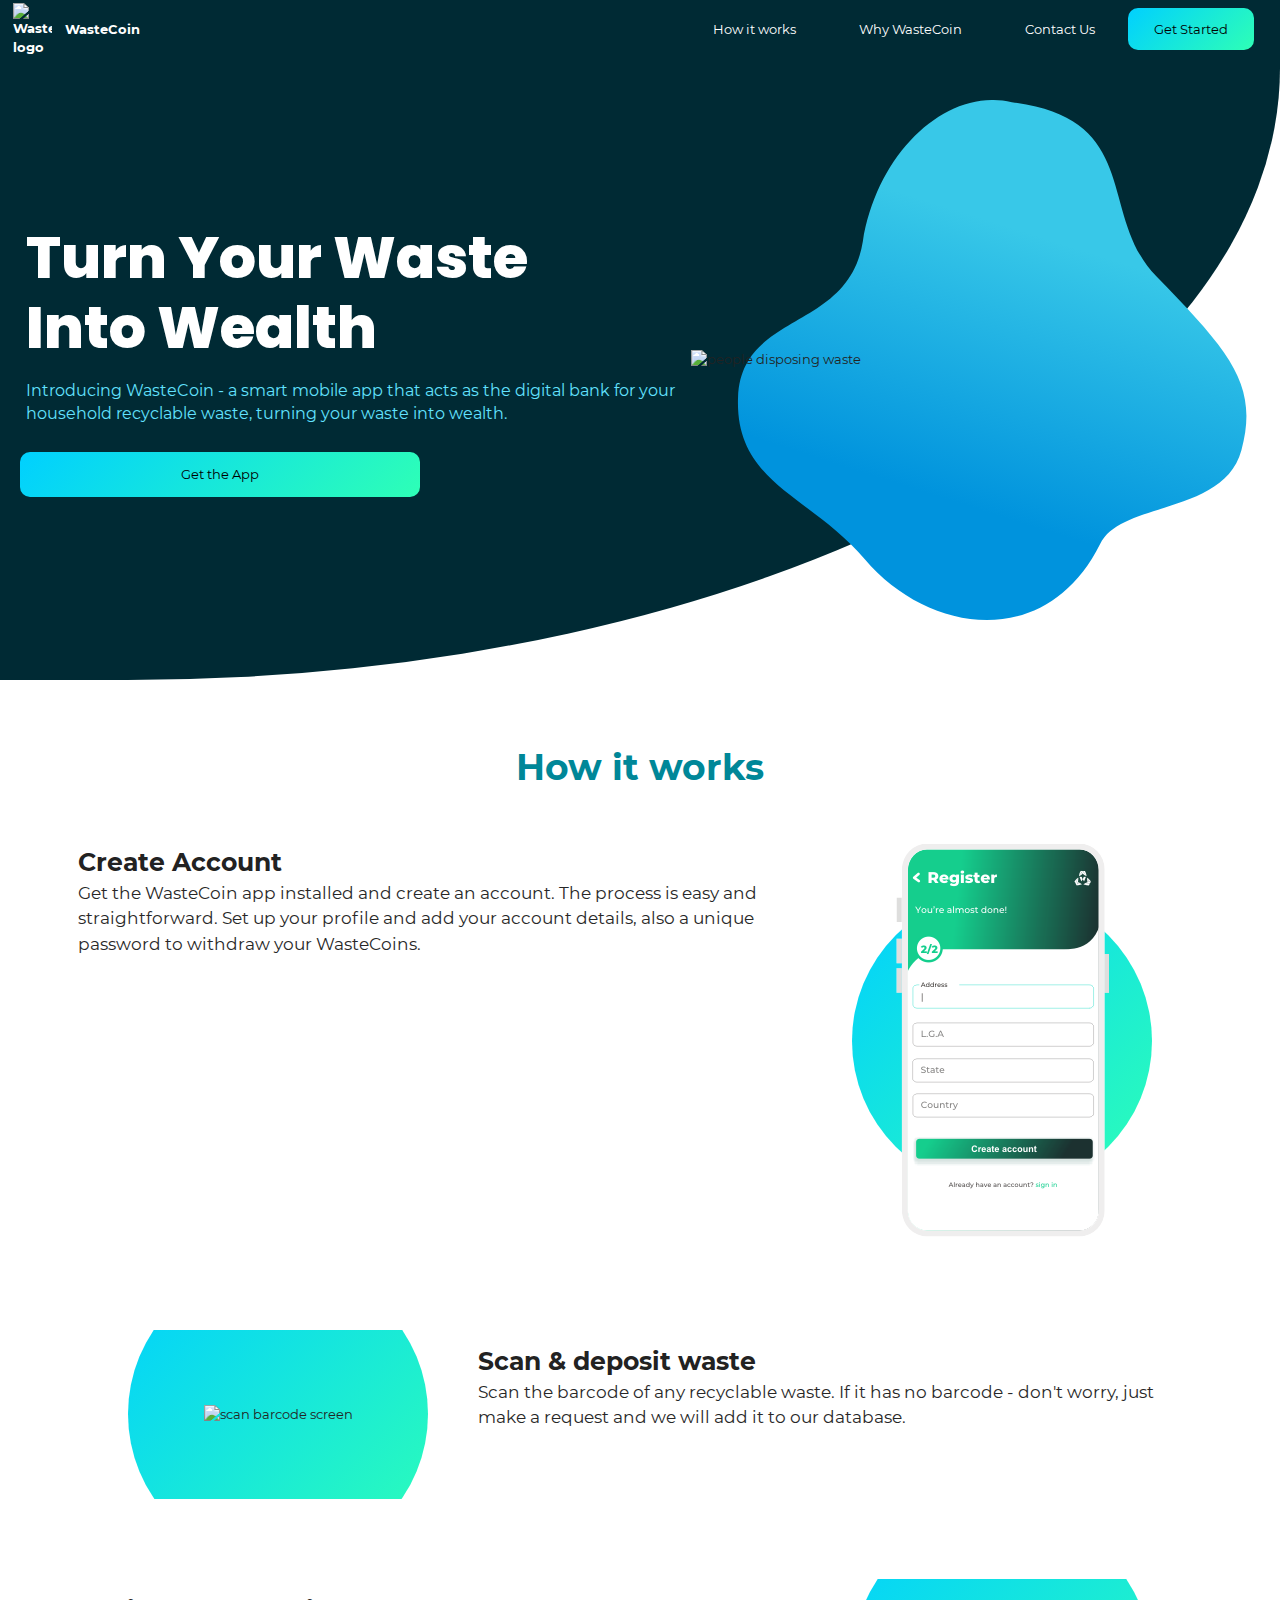
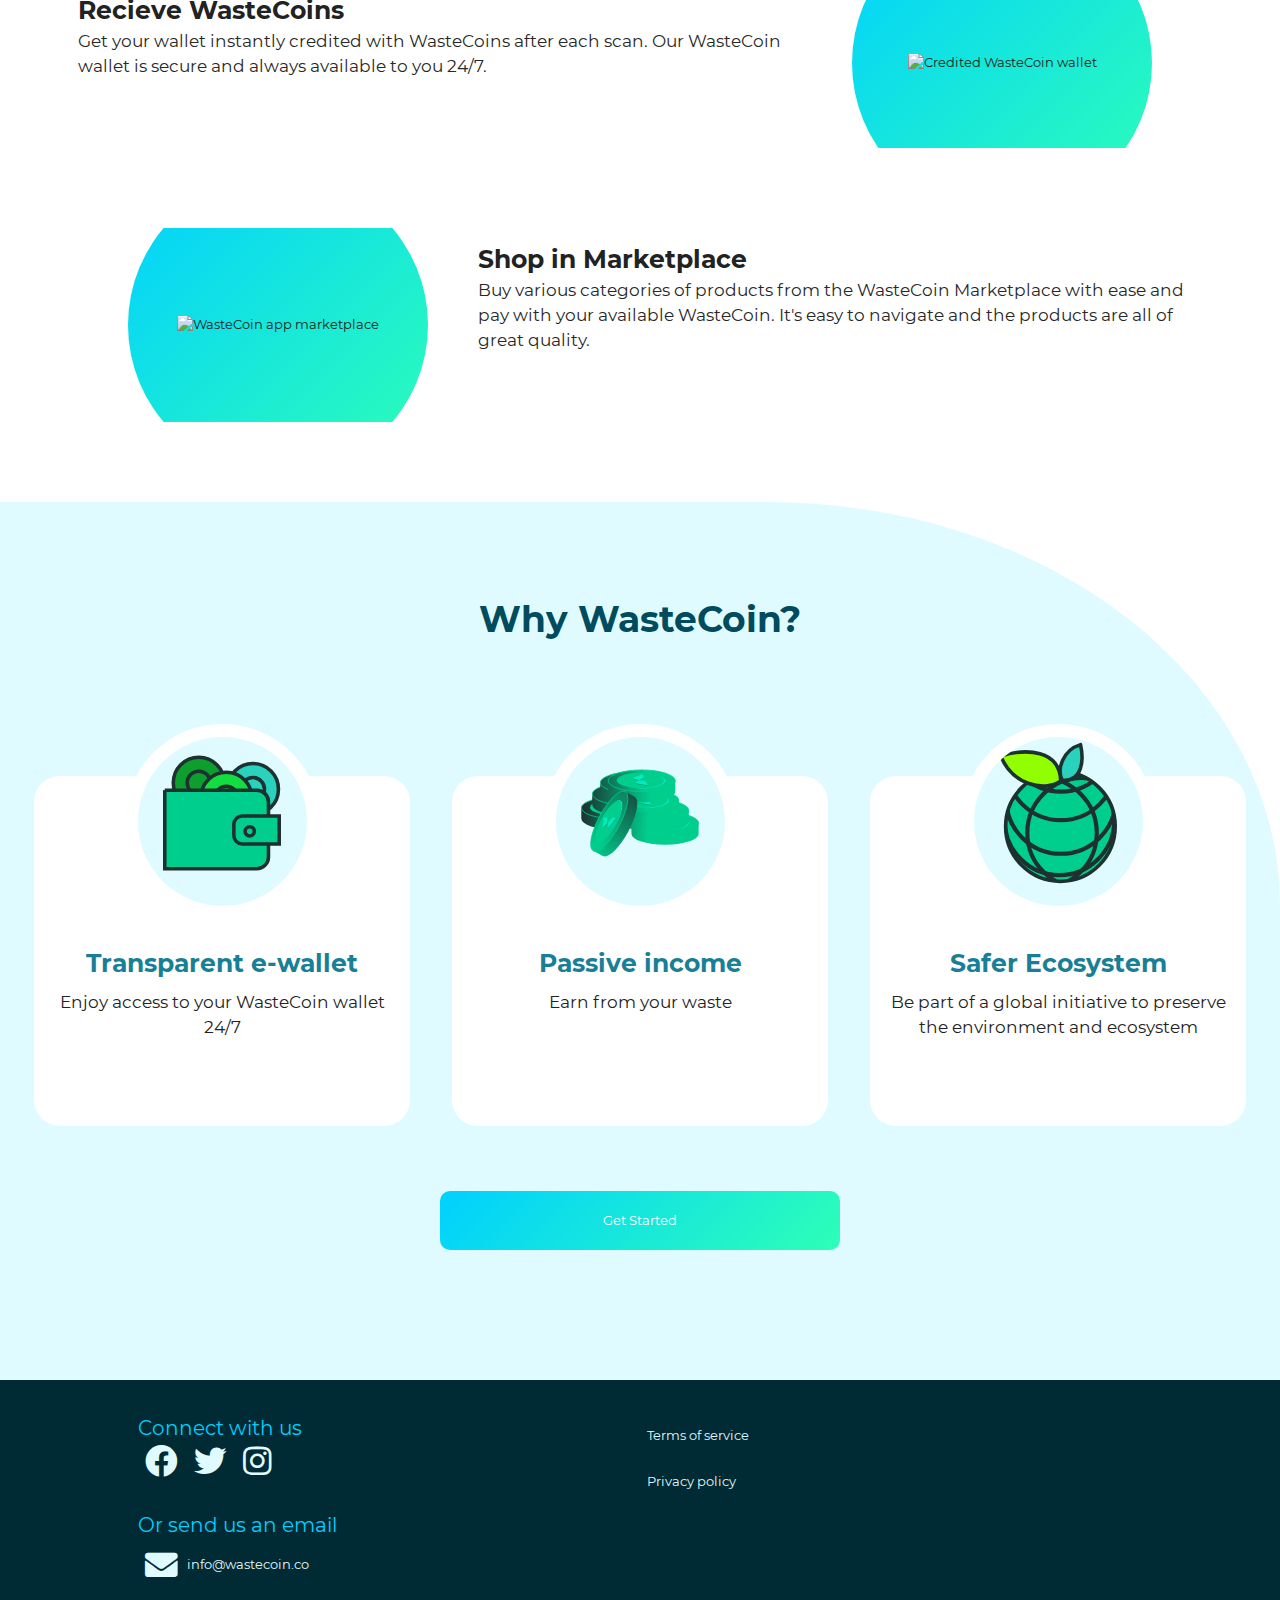
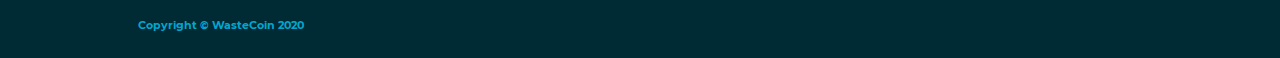
==== commit 08503dea: "asset new" ====
--- a/public/index.html
+++ b/public/index.html
@@ -268,17 +268,17 @@
         <h2 class="heading  wow fadeInUp">Why WasteCoin?</h2>
         <div class="content-wrapper">
           <div class="content wow fadeInUp">
-            <div class="icon-wrapper"><img src="./img/wallet.svg" alt=""></div>
+            <div class="icon-wrapper"><img src="./img/artwork1.svg" alt=""></div>
             <h3 class="step-title">Transparent e-wallet</h3>
             <p>Enjoy access to your WasteCoin wallet 24/7</p>
           </div>
           <div class="content  wow fadeInUp" data-wow-delay = "0.3s">
-            <div class="icon-wrapper"><img src="./img/money.SVG" alt=""></div>
+            <div class="icon-wrapper"><img src="./img/artwork3.svg" alt=""></div>
             <h3 class="step-title">Passive income</h3>
             <p>Earn from your waste</p>
           </div>
           <div class="content  wow fadeInUp"  data-wow-delay = "0.6s">
-            <div class="icon-wrapper"><img src="./img/world.SVG" alt=""></div>
+            <div class="icon-wrapper"><img src="./img/artwork2.svg" alt=""></div>
             <h3 class="step-title">Safer Ecosystem</h3>
             <p>Be part of a global initiative to preserve the environment and ecosystem</p>
           </div>
--- a/public/css/style.css
+++ b/public/css/style.css
@@ -369,7 +369,7 @@
 }
 
 .step-title {
-  font-size: 1.3em;
+  font-size: 1.9rem;
   color: #222;
   font-weight: 700;
   margin: 0.3em 0;
@@ -378,11 +378,11 @@
 }
 
 .heading {
-  font-size: 3.5em;
+  font-size: 2.8rem;
 }
 
 .step-desc {
-  font-size: 1.5em;
+  font-size: 1.3rem;
 }
 
 #how-it-works-section,
@@ -417,7 +417,7 @@
 #how-it-works-section2 h3,
 #how-it-works-section3 h3,
 #how-it-works-section4 h3 {
-  font-size: 32px;
+  font-size: 1.9rem;
 }
 
 #how-it-works-section2 .steps-section,
@@ -604,17 +604,18 @@
 .section-content .content-wrapper {
   display: flex;
   justify-content: space-around;
-  align-items: center;
+  /* align-items: center; */
   width: 100%;
 }
 
 .content-wrapper .content {
   text-align: center;
   width: 30%;
-  height: 300px;
+  min-height: 350px;
   background-color: #fff;
   border-radius: 2em;
   margin-top: 3em;
+  padding-bottom:30px;
 }
 
 .icon-wrapper {
@@ -638,11 +639,12 @@
 
 .content h3 {
   color: #197f96;
-  padding: 0 1em;
+  padding: 0 1rem;
 }
 
 .content p {
-  padding: 0 1em;
+  padding: 0 1rem;
+  font-size:1.3rem
 }
 
 /* FOOTER SECTION STYLING */
@@ -652,8 +654,8 @@
 
 .footer-content-wrapper {
   background-color: #002a34;
-  padding: 1em;
-  margin-top: -10em;
+  padding: 1rem;
+  margin-top: -10rem;
   color: #e0fbff;
   width: 100%;
   flex-direction: column;
@@ -678,7 +680,7 @@
 .footer-content>div {
   flex: 1;
   width: 32%;
-  margin: 1em;
+  /* margin: 1em; */
   display: flex;
   align-items: flex-start;
   flex-direction: column;
@@ -704,7 +706,7 @@
 .footer-content a > span {
   display: inline-block;
   vertical-align: middle;
-  font-size: 2.5em;
+  font-size: 2.5rem;
 }
 
 .copyright {
@@ -717,7 +719,7 @@
 
 @media all and (max-width:1200px) {
   .banner-text h1 {
-    font-size: 4em;
+    font-size: 4rem;
   }
 }
 
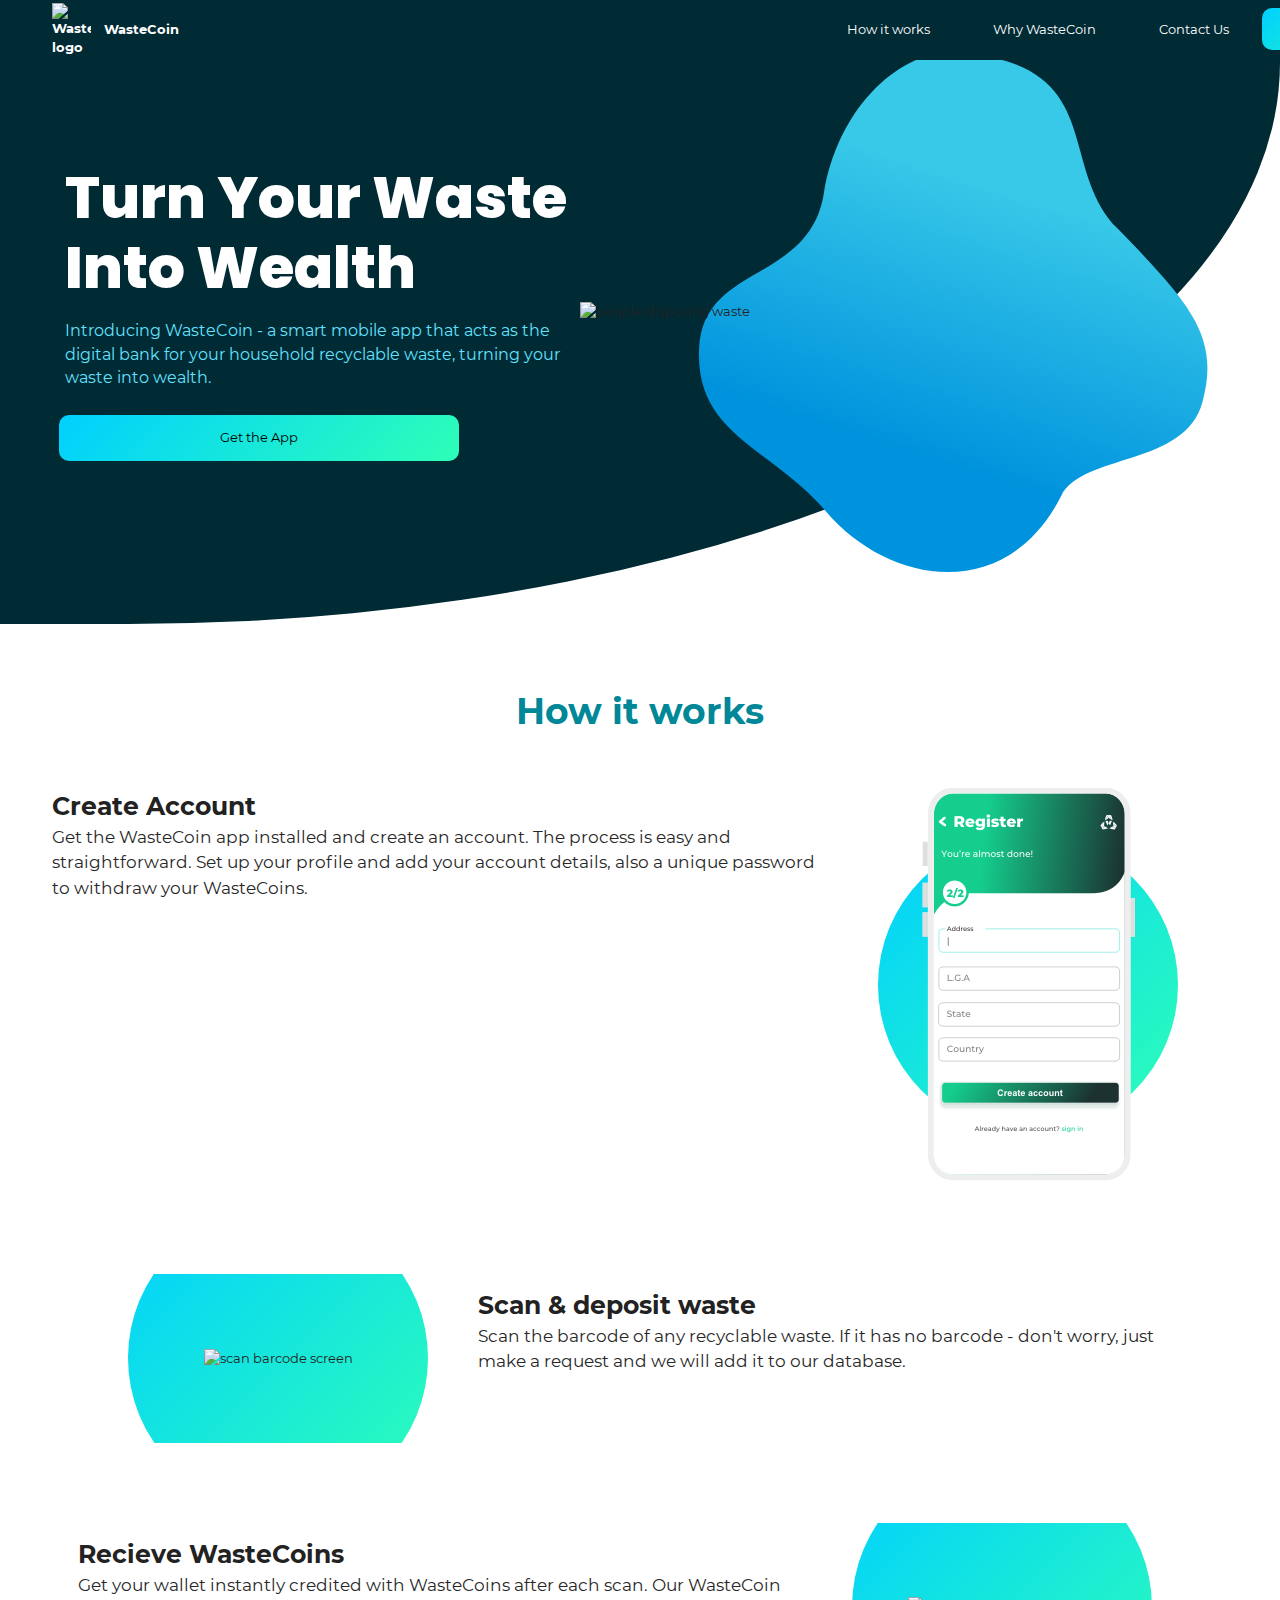
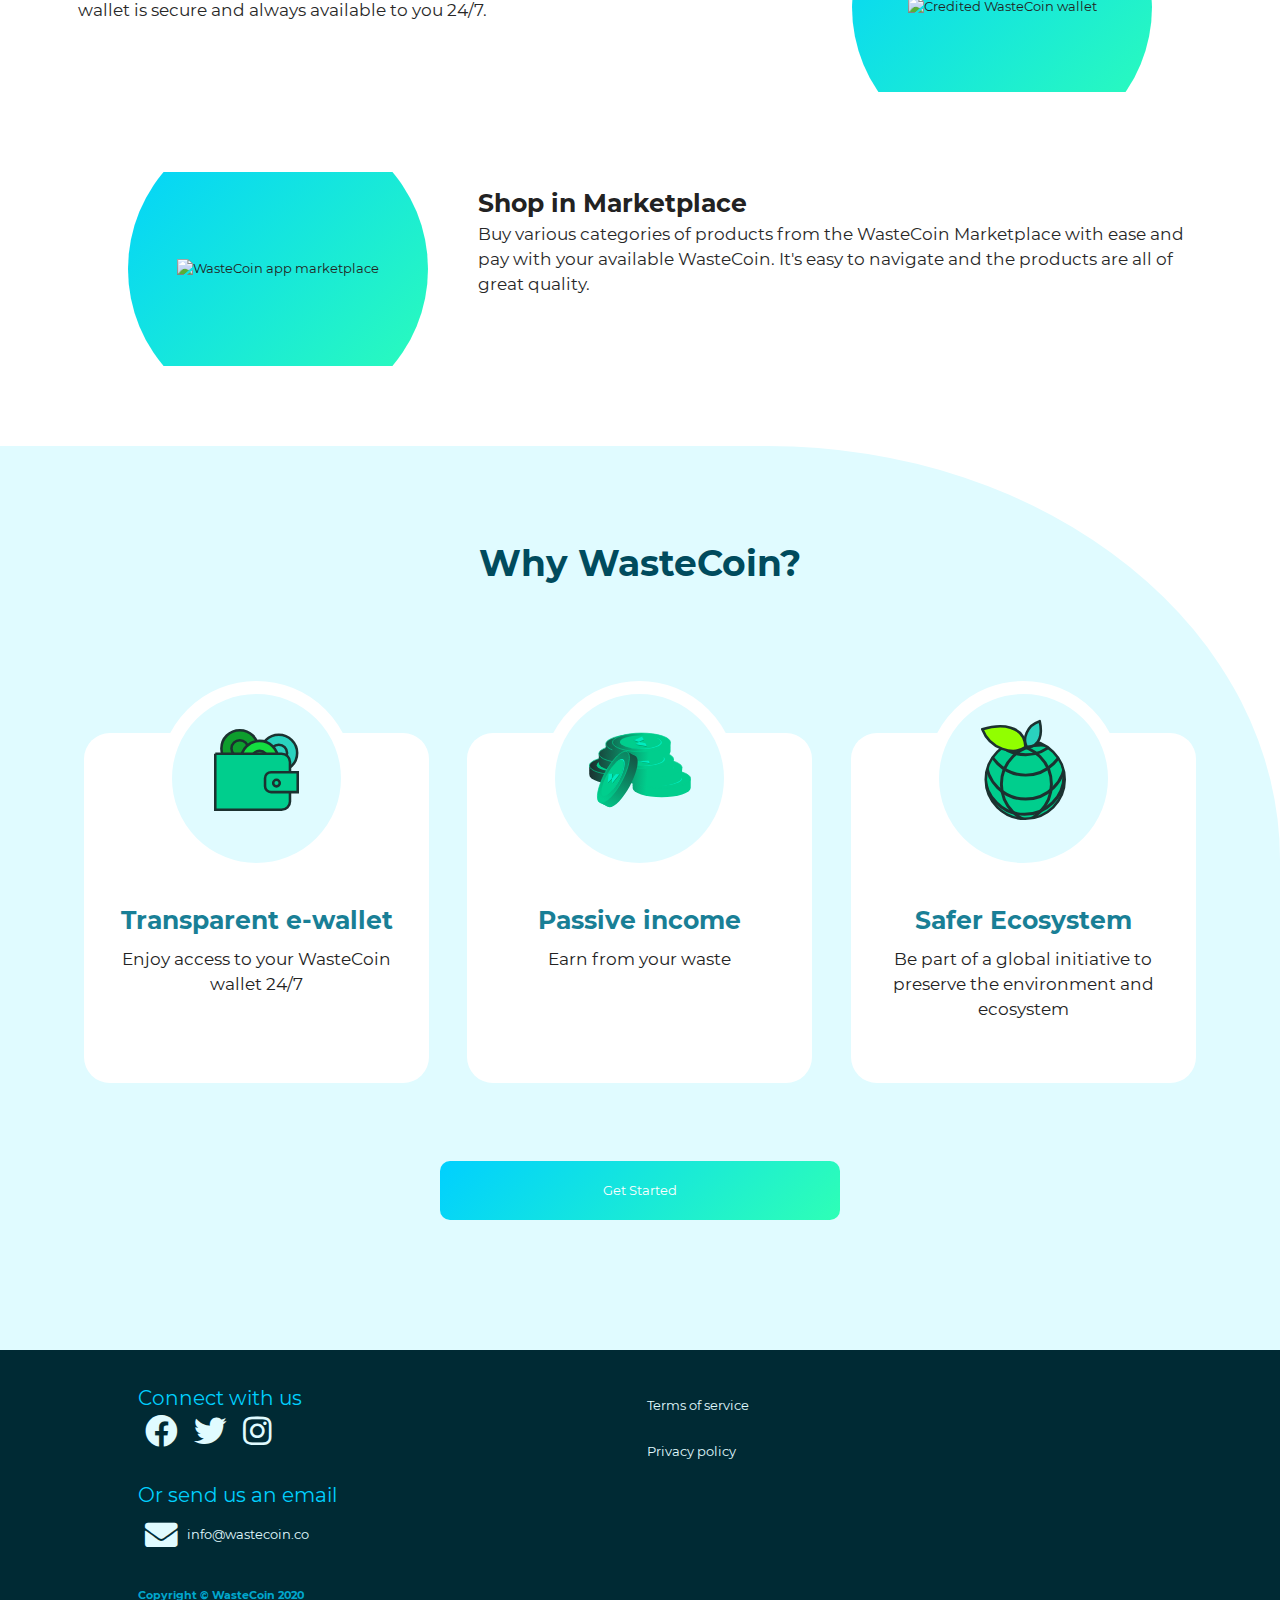
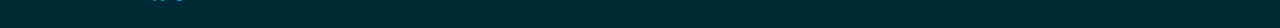
==== commit 99857737: "countdown tmer" ====
--- a/public/index.html
+++ b/public/index.html
@@ -273,7 +273,7 @@
             <p>Enjoy access to your WasteCoin wallet 24/7</p>
           </div>
           <div class="content  wow fadeInUp" data-wow-delay = "0.3s">
-            <div class="icon-wrapper"><img src="./img/artwork3.svg" alt=""></div>
+            <div class="icon-wrapper icon-2"><img src="./img/artwork3.svg" alt=""></div>
             <h3 class="step-title">Passive income</h3>
             <p>Earn from your waste</p>
           </div>
--- a/public/css/style.css
+++ b/public/css/style.css
@@ -623,7 +623,11 @@
 }
 
 .icon-wrapper img {
-  width: 70%;
+  width: 50%;
+  height: 90%;
+}
+ .icon-2 img {
+  width: 60% !important;
   height: 90%;
 }
 
@@ -896,6 +900,35 @@
   }
 }
 
+@media all and (min-width:1200px) {
+
+  .nav {
+    width: 1440px;
+    left: initial;
+    padding: 1em 4em;
+  }
+  .banner-text-img-section{
+    padding:4em;
+  }
+  #how-it-works-section, .section-content .content-wrapper{
+    padding: 1em 4em;
+  }
+
+
+  .banner-bg img:nth-of-type(1) {
+    width: calc(45/100 * 1440px);
+  }
+
+  .banner-bg img:nth-of-type(2) {
+    width: calc(40/100 * 1440px);
+    position: absolute;
+  }
+
+  .banner-text a {
+    width: 400px;
+  }
+}
+
 @media all and (min-width:1440px) {
   body {
     width: 1440px;
@@ -929,7 +962,6 @@
   }
 }
 
-
 @media all and (max-width:1024px){
   .banner-bg{
     height: 35em;
